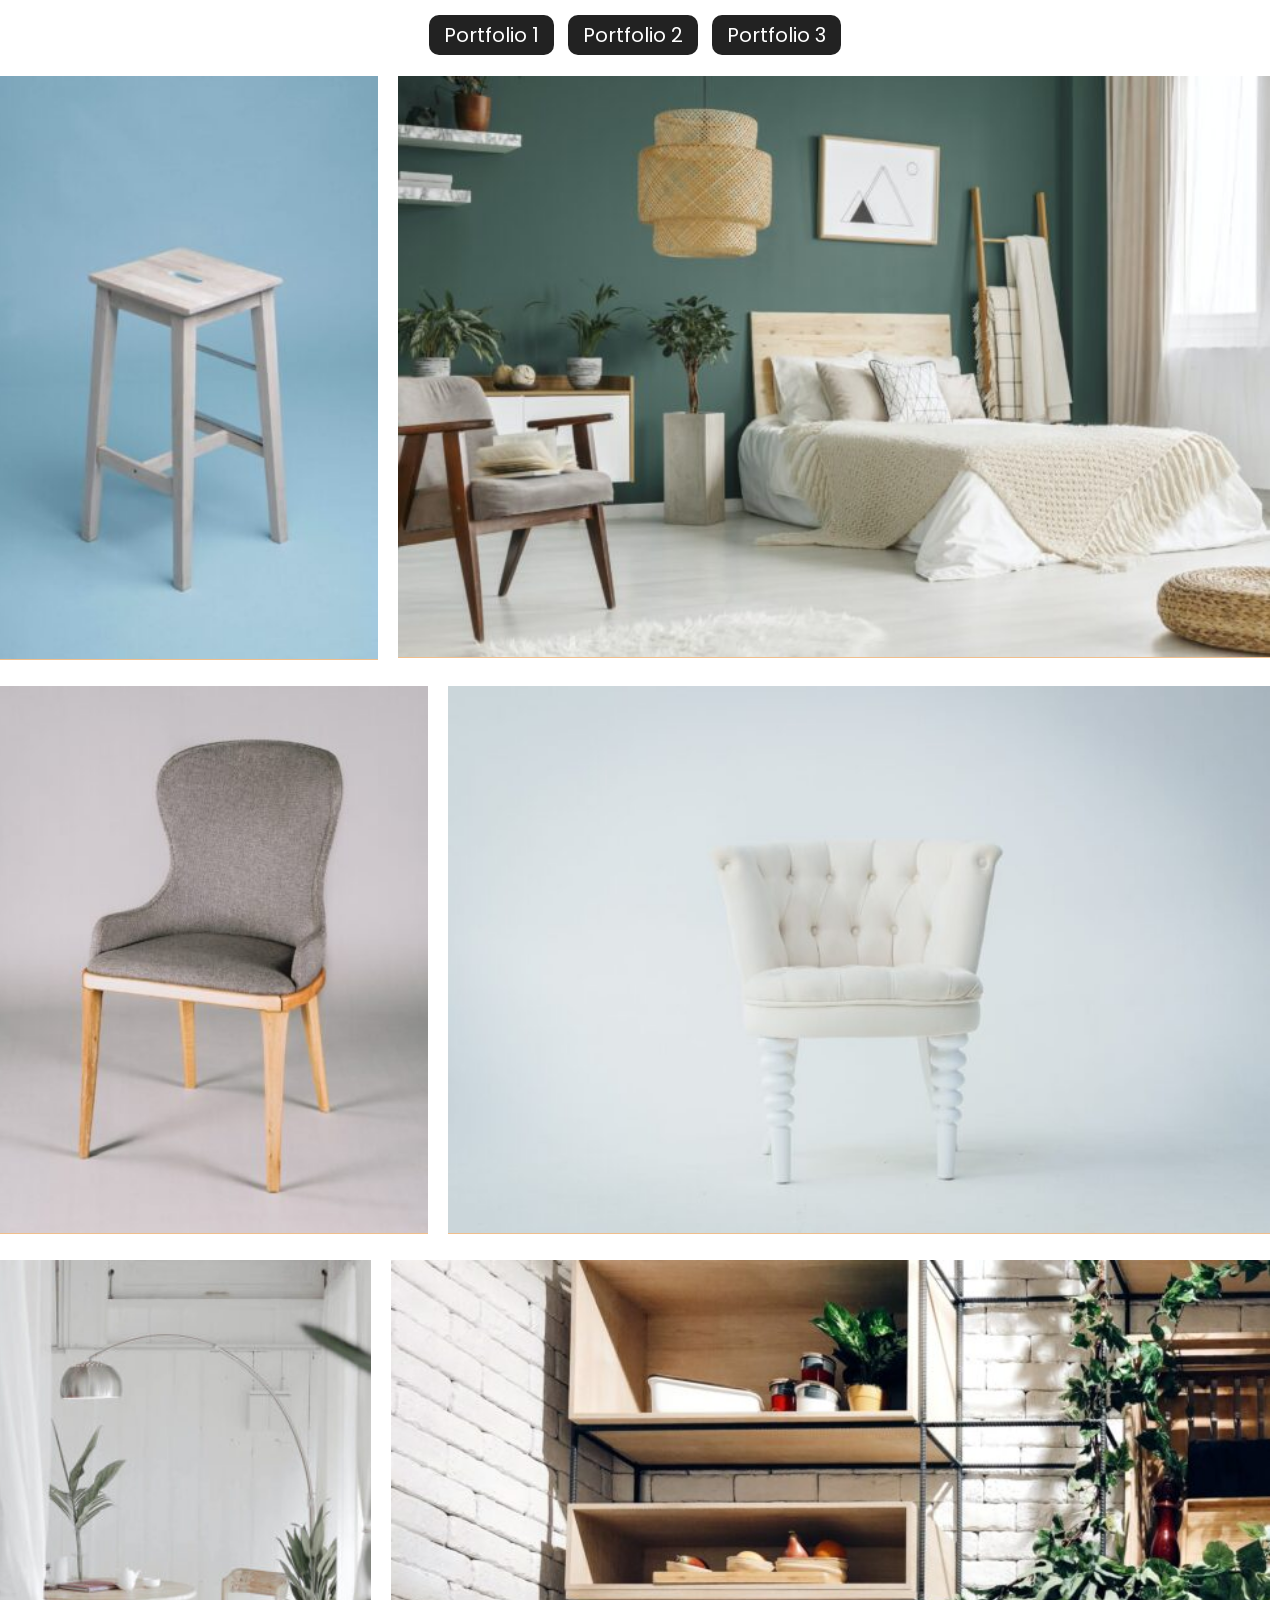
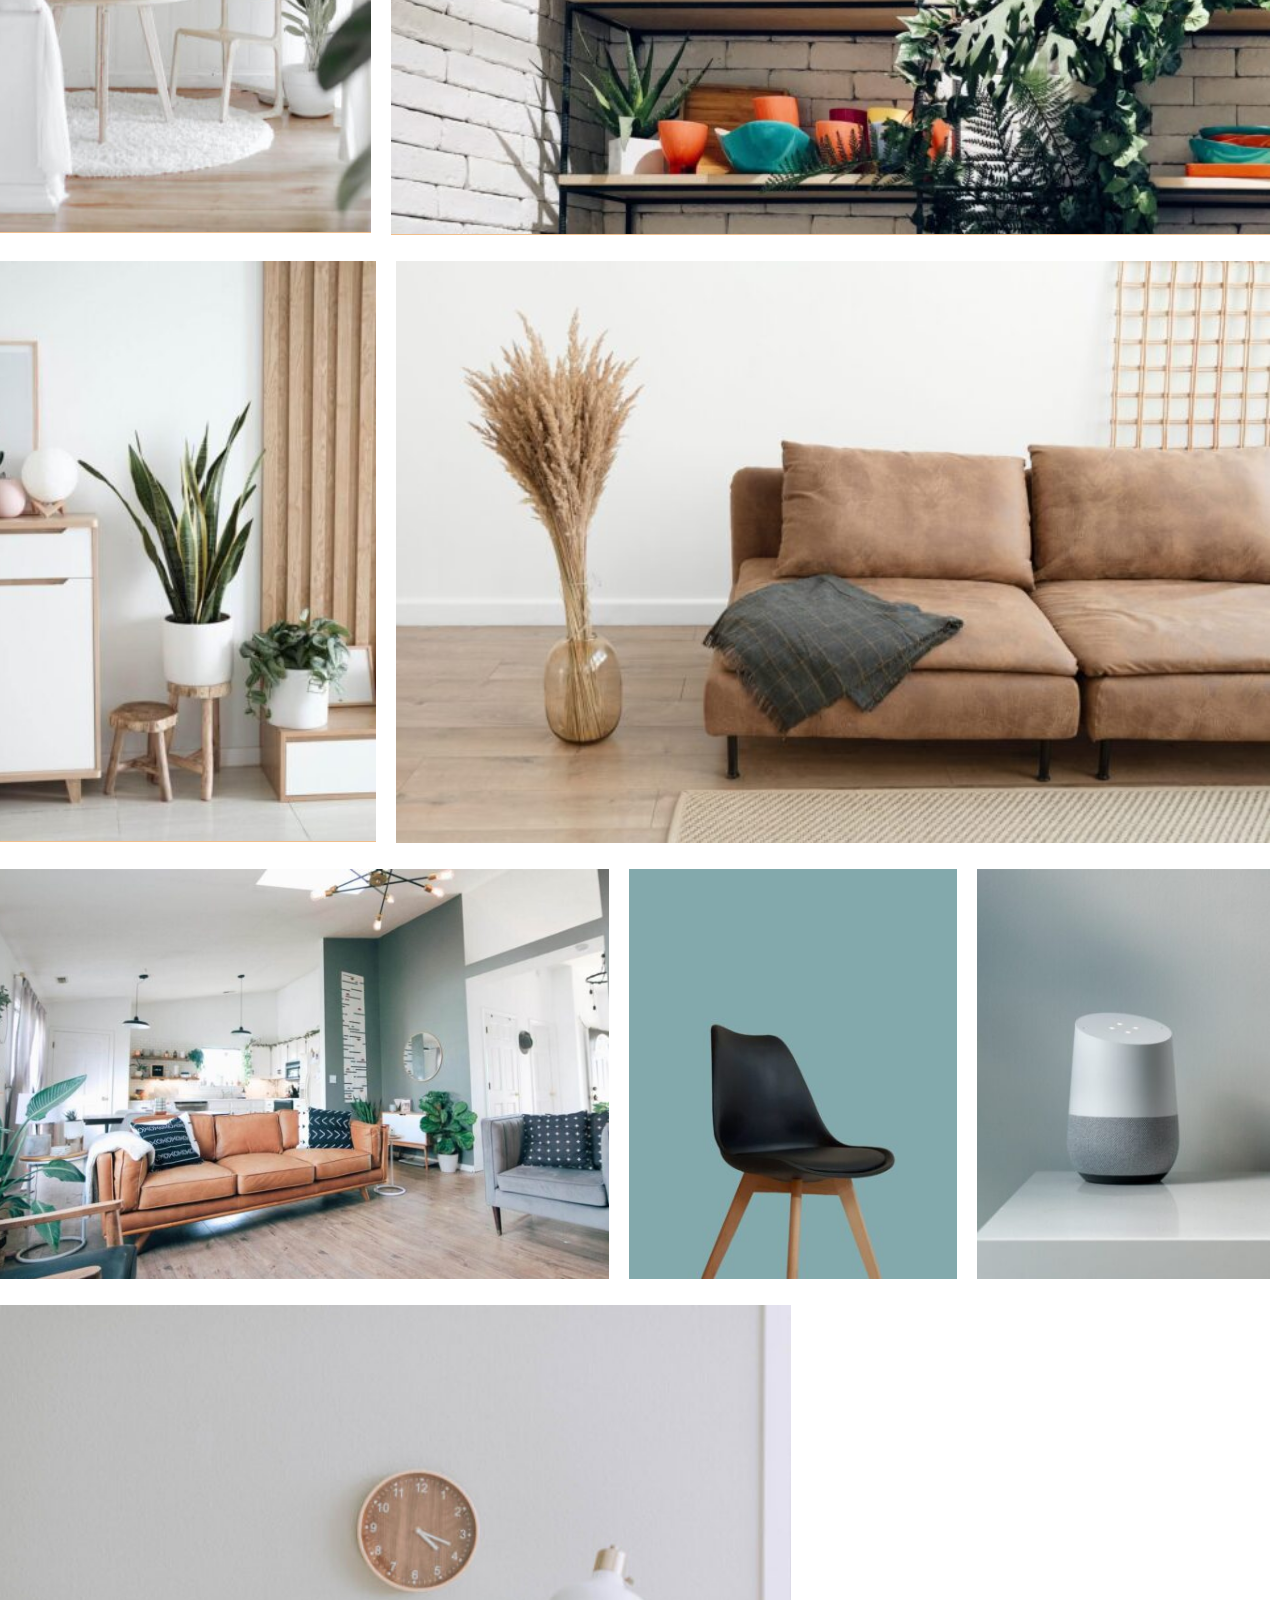
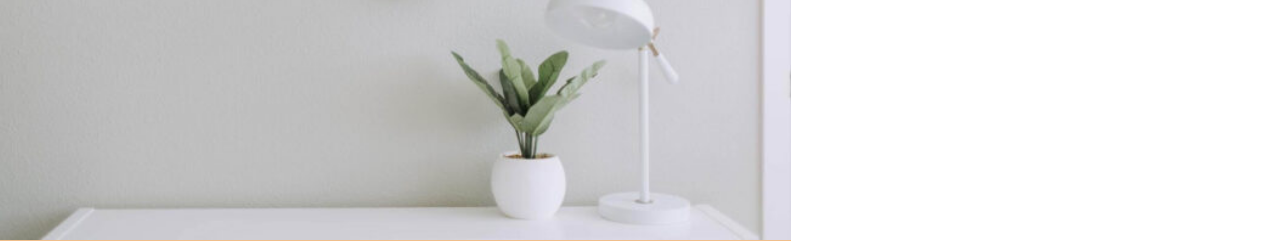
==== index.html @ 5db4413e "portfolio section" ====
<!DOCTYPE html>
<html lang="en">
<head>
    <meta charset="UTF-8">
    <meta name="viewport" content="width=device-width, initial-scale=1.0">
    <title>Portfolio section 1</title>
    <!-- =========== justified css ========== -->
    <link rel="stylesheet" href="assets/css/justifiedGallery.css">
    <!-- ========== grid css ========== -->
    <link rel="stylesheet" href="assets/css/grid.css">
    <!-- ========== style css ========== -->
    <link rel="stylesheet" href="assets/css/style.css">
</head>
<body>
    <!-- ========== portfolio section start ========== -->
    <div class="pagination">
        <a href="index.html" class="active">Portfolio 1</a>
        <a href="portfolio2.html">Portfolio 2</a>
        <a href="portfolio3.html">Portfolio 3</a>
    </div>
    <section class="portfolio1">
            <div id="basicExample" class="row">
                <div class="col-lg-4">
                    <div class="portfolio__item">
                        <img src="assets/img/img1.jpg" alt="portfolio1">
                        <div class="portfolio__item__content">
                            <div class="portfolio__item__main">
                                <div class="portfolio__item__title">
                                    <h3>Bibendum Tristique</h3>
                                    <span>Funiture</span>
                                </div>
                                <a href="#">view</a>
                            </div>
                        </div>
                    </div>
                </div>

                <div class="col-lg-8">
                    <div class="portfolio__item">
                        <img src="assets/img/img2.jpg" alt="portfolio1">
                        <div class="portfolio__item__content">
                            <div class="portfolio__item__main">
                                <div class="portfolio__item__title">
                                    <h3>Bibendum Tristique</h3>
                                    <span>Funiture</span>
                                </div>
                                <a href="#">view</a>
                            </div>
                        </div>
                    </div>
                </div>

                <div class="col-lg-4">
                    <div class="portfolio__item">
                        <img src="assets/img/img3.jpg" alt="portfolio1">
                        <div class="portfolio__item__content">
                            <div class="portfolio__item__main">
                                <div class="portfolio__item__title">
                                    <h3>Bibendum Tristique</h3>
                                    <span>Funiture</span>
                                </div>
                                <a href="#">view</a>
                            </div>

                        </div>
                    </div>
                </div>

                <div class="col-lg-8">
                    <div class="portfolio__item">
                        <img src="assets/img/img4.jpg" alt="portfolio1">
                        <div class="portfolio__item__content">
                            <div class="portfolio__item__main">
                                <div class="portfolio__item__title">
                                    <h3>Bibendum Tristique</h3>
                                    <span>Funiture</span>
                                </div>
                                <a href="#">view</a>
                            </div>
                        </div>
                    </div>
                </div>

                <div class="col-lg-3">
                    <div class="portfolio__item">
                        <img src="assets/img/img5.jpg" alt="portfolio1">
                        <div class="portfolio__item__content">
                            <div class="portfolio__item__main">
                                <div class="portfolio__item__title">
                                    <h3>Bibendum Tristique</h3>
                                    <span>Funiture</span>
                                </div>
                                <a href="#">view</a>
                            </div>
                        </div>
                    </div>
                </div>

                <div class="col-lg-9">
                    <div class="portfolio__item">
                        <img src="assets/img/img6.jpg" alt="portfolio1">
                        <div class="portfolio__item__content">
                            <div class="portfolio__item__main">
                                <div class="portfolio__item__title">
                                    <h3>Bibendum Tristique</h3>
                                    <span>Funiture</span>
                                </div>
                                <a href="#">view</a>
                            </div>
                        </div>
                    </div>
                </div>

                <div class="col-lg-3">
                    <div class="portfolio__item">
                        <img src="assets/img/img7.jpg" alt="portfolio1">
                        <div class="portfolio__item__content">
                            <div class="portfolio__item__main">
                                <div class="portfolio__item__title">
                                    <h3>Bibendum Tristique</h3>
                                    <span>Funiture</span>
                                </div>
                                <a href="#">view</a>
                            </div>
                        </div>
                    </div>
                </div>

                <div class="col-lg-9">
                    <div class="portfolio__item">
                        <img src="assets/img/img8.jpg" alt="portfolio1">
                        <div class="portfolio__item__content">
                            <div class="portfolio__item__main">
                                <div class="portfolio__item__title">
                                    <h3>Bibendum Tristique</h3>
                                    <span>Funiture</span>
                                </div>
                                <a href="#">view</a>
                            </div>
                        </div>
                    </div>
                </div>

                <div class="col-lg-12">
                    <div class="portfolio__item">
                        <img src="assets/img/img9.jpg" alt="portfolio1">
                        <div class="portfolio__item__content">
                            <div class="portfolio__item__main">
                                <div class="portfolio__item__title">
                                    <h3>Bibendum Tristique</h3>
                                    <span>Funiture</span>
                                </div>
                                <a href="#">view</a>
                            </div>
                        </div>
                    </div>
                </div>

                <div class="col-lg-4">
                    <div class="portfolio__item">
                        <img src="assets/img/img10.jpg" alt="portfolio1">
                        <div class="portfolio__item__content">
                            <div class="portfolio__item__main">
                                <div class="portfolio__item__title">
                                    <h3>Bibendum Tristique</h3>
                                    <span>Funiture</span>
                                </div>
                                <a href="#">view</a>
                            </div>
                        </div>
                    </div>
                </div>

                <div class="col-lg-3">
                    <div class="portfolio__item">
                        <img src="assets/img/img11.jpg" alt="portfolio1">
                        <div class="portfolio__item__content">
                            <div class="portfolio__item__main">
                                <div class="portfolio__item__title">
                                    <h3>Bibendum Tristique</h3>
                                    <span>Funiture</span>
                                </div>
                                <a href="#">view</a>
                            </div>
                        </div>
                    </div>
                </div>

                <div class="col-lg-5">
                    <div class="portfolio__item">
                        <img src="assets/img/img12.jpg" alt="portfolio1">
                        <div class="portfolio__item__content">
                            <div class="portfolio__item__main">
                                <div class="portfolio__item__title">
                                    <h3>Bibendum Tristique</h3>
                                    <span>Funiture</span>
                                </div>
                                <a href="#">view</a>
                            </div>
                        </div>
                    </div>
                </div>
            </div>
    </section>
    <!-- ========== portfolio section end =========== -->

    <!-- Add your site or application content here -->
    <!-- ========== jquery min js ========== -->
    <script src="assets/js/code.jquery.com_jquery-1.12.4.min.js"></script>
    <!-- =========== justified gallery ========== -->
    <script src="assets/js/jquery.justifiedGallery.js"></script>
    <!-- ========== plugins js ============ -->
    <script src="assets/js/plugins.js"></script>
    <!-- ========== main js =========== -->
    <script src="assets/js/main.js"></script>
</body>
</html>
---- assets/css/justifiedGallery.css ----
/*!
 * justifiedGallery - v3.8.0
 * http://miromannino.github.io/Justified-Gallery/
 * Copyright (c) 2020 Miro Mannino
 * Licensed under the MIT license.
 */
.justified-gallery {
  width: 100%;
  position: relative;
  overflow: hidden;
}
.justified-gallery > a,
.justified-gallery > div,
.justified-gallery > figure {
  position: absolute;
  display: inline-block;
  overflow: hidden;
  /* background: #888888; To have gray placeholders while the gallery is loading with waitThumbnailsLoad = false */
  filter: "alpha(opacity=10)";
  opacity: 0.1;
  margin: 0;
  padding: 0;
}
.justified-gallery > a > img,
.justified-gallery > div > img,
.justified-gallery > figure > img,
.justified-gallery > a > a > img,
.justified-gallery > div > a > img,
.justified-gallery > figure > a > img,
.justified-gallery > a > svg,
.justified-gallery > div > svg,
.justified-gallery > figure > svg,
.justified-gallery > a > a > svg,
.justified-gallery > div > a > svg,
.justified-gallery > figure > a > svg {
  position: absolute;
  top: 50%;
  left: 50%;
  margin: 0;
  padding: 0;
  border: none;
  filter: "alpha(opacity=0)";
  opacity: 0;
}
.justified-gallery > a > .jg-caption,
.justified-gallery > div > .jg-caption,
.justified-gallery > figure > .jg-caption {
  display: none;
  position: absolute;
  bottom: 0;
  padding: 5px;
  background-color: #000000;
  left: 0;
  right: 0;
  margin: 0;
  color: white;
  font-size: 12px;
  font-weight: 300;
  font-family: sans-serif;
}
.justified-gallery > a > .jg-caption.jg-caption-visible,
.justified-gallery > div > .jg-caption.jg-caption-visible,
.justified-gallery > figure > .jg-caption.jg-caption-visible {
  display: initial;
  filter: "alpha(opacity=70)";
  opacity: 0.7;
  -webkit-transition: opacity 500ms ease-in;
  -moz-transition: opacity 500ms ease-in;
  -o-transition: opacity 500ms ease-in;
  transition: opacity 500ms ease-in;
}
.justified-gallery > .jg-entry-visible {
  filter: "alpha(opacity=100)";
  opacity: 1;
  background: none;
}
.justified-gallery > .jg-entry-visible > img,
.justified-gallery > .jg-entry-visible > a > img,
.justified-gallery > .jg-entry-visible > svg,
.justified-gallery > .jg-entry-visible > a > svg {
  filter: "alpha(opacity=100)";
  opacity: 1;
  -webkit-transition: opacity 500ms ease-in;
  -moz-transition: opacity 500ms ease-in;
  -o-transition: opacity 500ms ease-in;
  transition: opacity 500ms ease-in;
}
.justified-gallery > .jg-filtered {
  display: none;
}
.justified-gallery > .jg-spinner {
  position: absolute;
  bottom: 0;
  margin-left: -24px;
  padding: 10px 0 10px 0;
  left: 50%;
  filter: "alpha(opacity=100)";
  opacity: 1;
  overflow: initial;
}
.justified-gallery > .jg-spinner > span {
  display: inline-block;
  filter: "alpha(opacity=0)";
  opacity: 0;
  width: 8px;
  height: 8px;
  margin: 0 4px 0 4px;
  background-color: #000;
  border-radius: 6px;
}
---- assets/css/grid.css ----
.container-fluid,.container{margin-left:auto;margin-right:auto;width:100%;padding-left:40px;padding-right:40px;box-sizing:border-box}.container{max-width:1470px}.row{margin-left:-10px;margin-right:-10px;box-sizing:border-box;font-size:0}.row>*{font-size:1rem}[class^=col-],[class*=" col-"]{display:inline-block;vertical-align:top;width:100%;min-height:1px;padding-left:10px;padding-right:10px;box-sizing:border-box}.col-1{width:8.3333333333%}.col-offset-1{margin-left:8.3333333333%}.col-2{width:16.6666666667%}.col-offset-2{margin-left:16.6666666667%}.col-3{width:25%}.col-offset-3{margin-left:25%}.col-4{width:33.3333333333%}.col-offset-4{margin-left:33.3333333333%}.col-5{width:41.6666666667%}.col-offset-5{margin-left:41.6666666667%}.col-6{width:50%}.col-offset-6{margin-left:50%}.col-7{width:58.3333333333%}.col-offset-7{margin-left:58.3333333333%}.col-8{width:66.6666666667%}.col-offset-8{margin-left:66.6666666667%}.col-9{width:75%}.col-offset-9{margin-left:75%}.col-10{width:83.3333333333%}.col-offset-10{margin-left:83.3333333333%}.col-11{width:91.6666666667%}.col-offset-11{margin-left:91.6666666667%}.col-12{width:100%}.col-offset-12{margin-left:100%}@media(min-width: 600px){.col-sm-offset-0{margin-left:0}.col-sm-1{width:8.3333333333%}.col-sm-offset-1{margin-left:8.3333333333%}.col-sm-2{width:16.6666666667%}.col-sm-offset-2{margin-left:16.6666666667%}.col-sm-3{width:25%}.col-sm-offset-3{margin-left:25%}.col-sm-4{width:33.3333333333%}.col-sm-offset-4{margin-left:33.3333333333%}.col-sm-5{width:41.6666666667%}.col-sm-offset-5{margin-left:41.6666666667%}.col-sm-6{width:50%}.col-sm-offset-6{margin-left:50%}.col-sm-7{width:58.3333333333%}.col-sm-offset-7{margin-left:58.3333333333%}.col-sm-8{width:66.6666666667%}.col-sm-offset-8{margin-left:66.6666666667%}.col-sm-9{width:75%}.col-sm-offset-9{margin-left:75%}.col-sm-10{width:83.3333333333%}.col-sm-offset-10{margin-left:83.3333333333%}.col-sm-11{width:91.6666666667%}.col-sm-offset-11{margin-left:91.6666666667%}.col-sm-12{width:100%}.col-sm-offset-12{margin-left:100%}}@media(min-width: 900px){.col-md-offset-0{margin-left:0}.col-md-1{width:8.3333333333%}.col-md-offset-1{margin-left:8.3333333333%}.col-md-2{width:16.6666666667%}.col-md-offset-2{margin-left:16.6666666667%}.col-md-3{width:25%}.col-md-offset-3{margin-left:25%}.col-md-4{width:33.3333333333%}.col-md-offset-4{margin-left:33.3333333333%}.col-md-5{width:41.6666666667%}.col-md-offset-5{margin-left:41.6666666667%}.col-md-6{width:50%}.col-md-offset-6{margin-left:50%}.col-md-7{width:58.3333333333%}.col-md-offset-7{margin-left:58.3333333333%}.col-md-8{width:66.6666666667%}.col-md-offset-8{margin-left:66.6666666667%}.col-md-9{width:75%}.col-md-offset-9{margin-left:75%}.col-md-10{width:83.3333333333%}.col-md-offset-10{margin-left:83.3333333333%}.col-md-11{width:91.6666666667%}.col-md-offset-11{margin-left:91.6666666667%}.col-md-12{width:100%}.col-md-offset-12{margin-left:100%}}@media(min-width: 1200px){.col-lg-offset-0{margin-left:0}.col-lg-1{width:8.3333333333%}.col-lg-offset-1{margin-left:8.3333333333%}.col-lg-2{width:16.6666666667%}.col-lg-offset-2{margin-left:16.6666666667%}.col-lg-3{width:25%}.col-lg-offset-3{margin-left:25%}.col-lg-4{width:33.3333333333%}.col-lg-offset-4{margin-left:33.3333333333%}.col-lg-5{width:41.6666666667%}.col-lg-offset-5{margin-left:41.6666666667%}.col-lg-6{width:50%}.col-lg-offset-6{margin-left:50%}.col-lg-7{width:58.3333333333%}.col-lg-offset-7{margin-left:58.3333333333%}.col-lg-8{width:66.6666666667%}.col-lg-offset-8{margin-left:66.6666666667%}.col-lg-9{width:75%}.col-lg-offset-9{margin-left:75%}.col-lg-10{width:83.3333333333%}.col-lg-offset-10{margin-left:83.3333333333%}.col-lg-11{width:91.6666666667%}.col-lg-offset-11{margin-left:91.6666666667%}.col-lg-12{width:100%}.col-lg-offset-12{margin-left:100%}}@media(min-width: 1800px){.col-xl-offset-0{margin-left:0}.col-xl-1{width:8.3333333333%}.col-xl-offset-1{margin-left:8.3333333333%}.col-xl-2{width:16.6666666667%}.col-xl-offset-2{margin-left:16.6666666667%}.col-xl-3{width:25%}.col-xl-offset-3{margin-left:25%}.col-xl-4{width:33.3333333333%}.col-xl-offset-4{margin-left:33.3333333333%}.col-xl-5{width:41.6666666667%}.col-xl-offset-5{margin-left:41.6666666667%}.col-xl-6{width:50%}.col-xl-offset-6{margin-left:50%}.col-xl-7{width:58.3333333333%}.col-xl-offset-7{margin-left:58.3333333333%}.col-xl-8{width:66.6666666667%}.col-xl-offset-8{margin-left:66.6666666667%}.col-xl-9{width:75%}.col-xl-offset-9{margin-left:75%}.col-xl-10{width:83.3333333333%}.col-xl-offset-10{margin-left:83.3333333333%}.col-xl-11{width:91.6666666667%}.col-xl-offset-11{margin-left:91.6666666667%}.col-xl-12{width:100%}.col-xl-offset-12{margin-left:100%}}
---- assets/css/style.css ----
@import url("https://fonts.googleapis.com/css2?family=Poppins:wght@300;400;500;600;700;800;900&display=swap");
.portfolio1 .portfolio__item {
  position: relative; }
  .portfolio1 .portfolio__item img {
    height: auto;
    position: relative;
    width: 100% !important;
    transition: all 0.5s;
    z-index: 999;
    bottom: -6px; }
  .portfolio1 .portfolio__item__content {
    position: absolute;
    bottom: 0;
    top: auto;
    color: #222;
    background: #f0be8bff;
    padding: 20px;
    left: 0;
    right: 0; }
  .portfolio1 .portfolio__item__main {
    display: flex;
    justify-content: space-between; }
    .portfolio1 .portfolio__item__main a {
      text-decoration: none;
      padding: 7px 17px;
      color: #fff;
      border-radius: 50px;
      transition: all 0.3s;
      background-color: #e89645ff;
      position: absolute;
      right: 20px;
      top: 50%;
      transform: translateY(-50%); }
      .portfolio1 .portfolio__item__main a:hover {
        background-color: #4b4b4bff;
        color: #fff; }
  .portfolio1 .portfolio__item__title h3 {
    margin: 0 !important;
    margin-bottom: 5px !important;
    color: #222;
    font-size: 19px;
    font-weight: 500;
    font-family: 'Poppins', sans-serif; }
  .portfolio1 .portfolio__item__title span {
    color: #222;
    font-weight: 400;
    font-size: 15px; }

.portfolio__item:hover img {
  transform: translateY(-90px); }

.portfolio2 {
  padding: 0 40px; }
  .portfolio2__item {
    position: relative;
    overflow: hidden; }
    .portfolio2__item img {
      transition: all 0.5s;
      width: 100%; }
    .portfolio2__item__content {
      left: 0;
      right: 0;
      padding: 20px;
      background: #b6ebe1ff;
      position: absolute;
      opacity: 0;
      transform: translateY(100%);
      top: auto;
      transition: all 0.5s; }
    .portfolio2__item__main {
      display: flex;
      justify-content: space-between; }
      .portfolio2__item__main a {
        background-color: #222;
        color: #fff;
        text-decoration: none;
        padding: 7px 17px;
        position: absolute;
        right: 20px;
        top: 50%;
        transform: translateY(-50%);
        border-radius: 50px;
        transition: all 0.3s; }
        .portfolio2__item__main a:hover {
          background-color: #2e2e2eff; }
    .portfolio2__item__title h3 {
      margin: 0;
      margin-bottom: 5px !important;
      color: #222;
      font-size: 19px;
      font-weight: 500;
      font-family: 'Poppins' sans-serif; }
    .portfolio2__item__title span {
      color: #222;
      font-weight: 400;
      font-size: 15px; }
    .portfolio2__item:hover img {
      transform: translateY(-50px); }
    .portfolio2__item:hover .portfolio2__item__content {
      opacity: 1;
      bottom: 0;
      transform: translateY(0); }

.portfolio3 {
  padding-left: 20px; }
  .portfolio3__item {
    position: relative; }
    .portfolio3__item img {
      width: 100%; }
    .portfolio3__item__content {
      text-align: center;
      position: absolute;
      top: 50%;
      left: 50%;
      transform: translate(-50%, -50%);
      color: #fff;
      opacity: 0;
      transition: all 0.5s;
      z-index: 99; }
      .portfolio3__item__content h3 {
        margin: 0;
        font-size: 15px;
        font-weight: 700;
        margin-bottom: 7px; }
      .portfolio3__item__content span {
        font-size: 12px;
        font-weight: 400; }
    .portfolio3__item:hover .portfolio3__item__content {
      opacity: 1; }

[class*="animation__"]::before {
  content: "";
  position: absolute;
  top: 0;
  left: 0;
  width: 100%;
  height: 100%;
  background-color: #4040bdd8;
  opacity: 0;
  transition: all 0.5s; }

.animation__zoom-in::before {
  transform: scale(0.5); }

.animation__zoom-in:hover::before {
  opacity: 0.9;
  transform: scale(1); }

* {
  margin: 0;
  padding: 0;
  box-sizing: border-box; }

body {
  font-family: 'Poppins', sans-serif; }

.pagination {
  padding: 20px 0;
  text-align: center; }
  .pagination a {
    color: #fff;
    background: #222;
    padding: 6px 15px;
    font-size: 20px;
    font-weight: 400;
    text-align: center;
    margin-right: 10px;
    border-radius: 10px;
    text-decoration: none;
    transition: all 0.3s; }
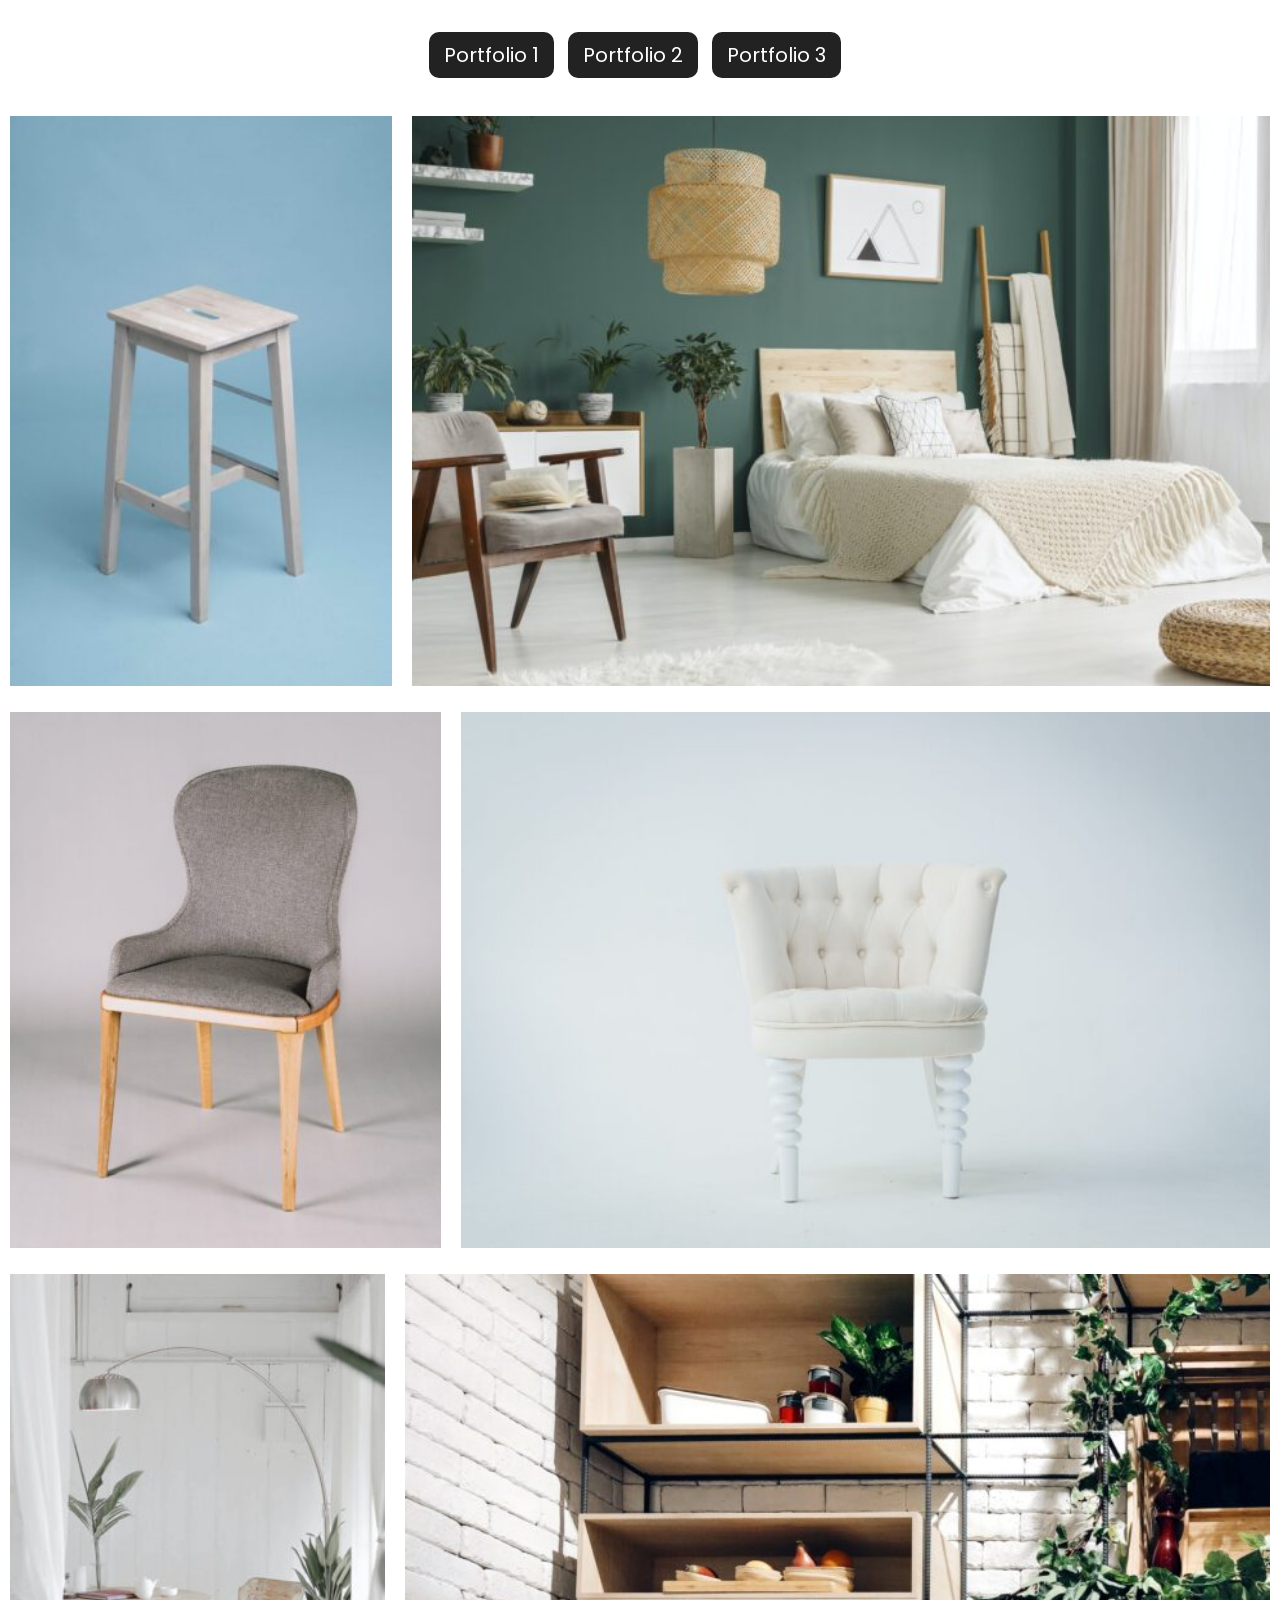
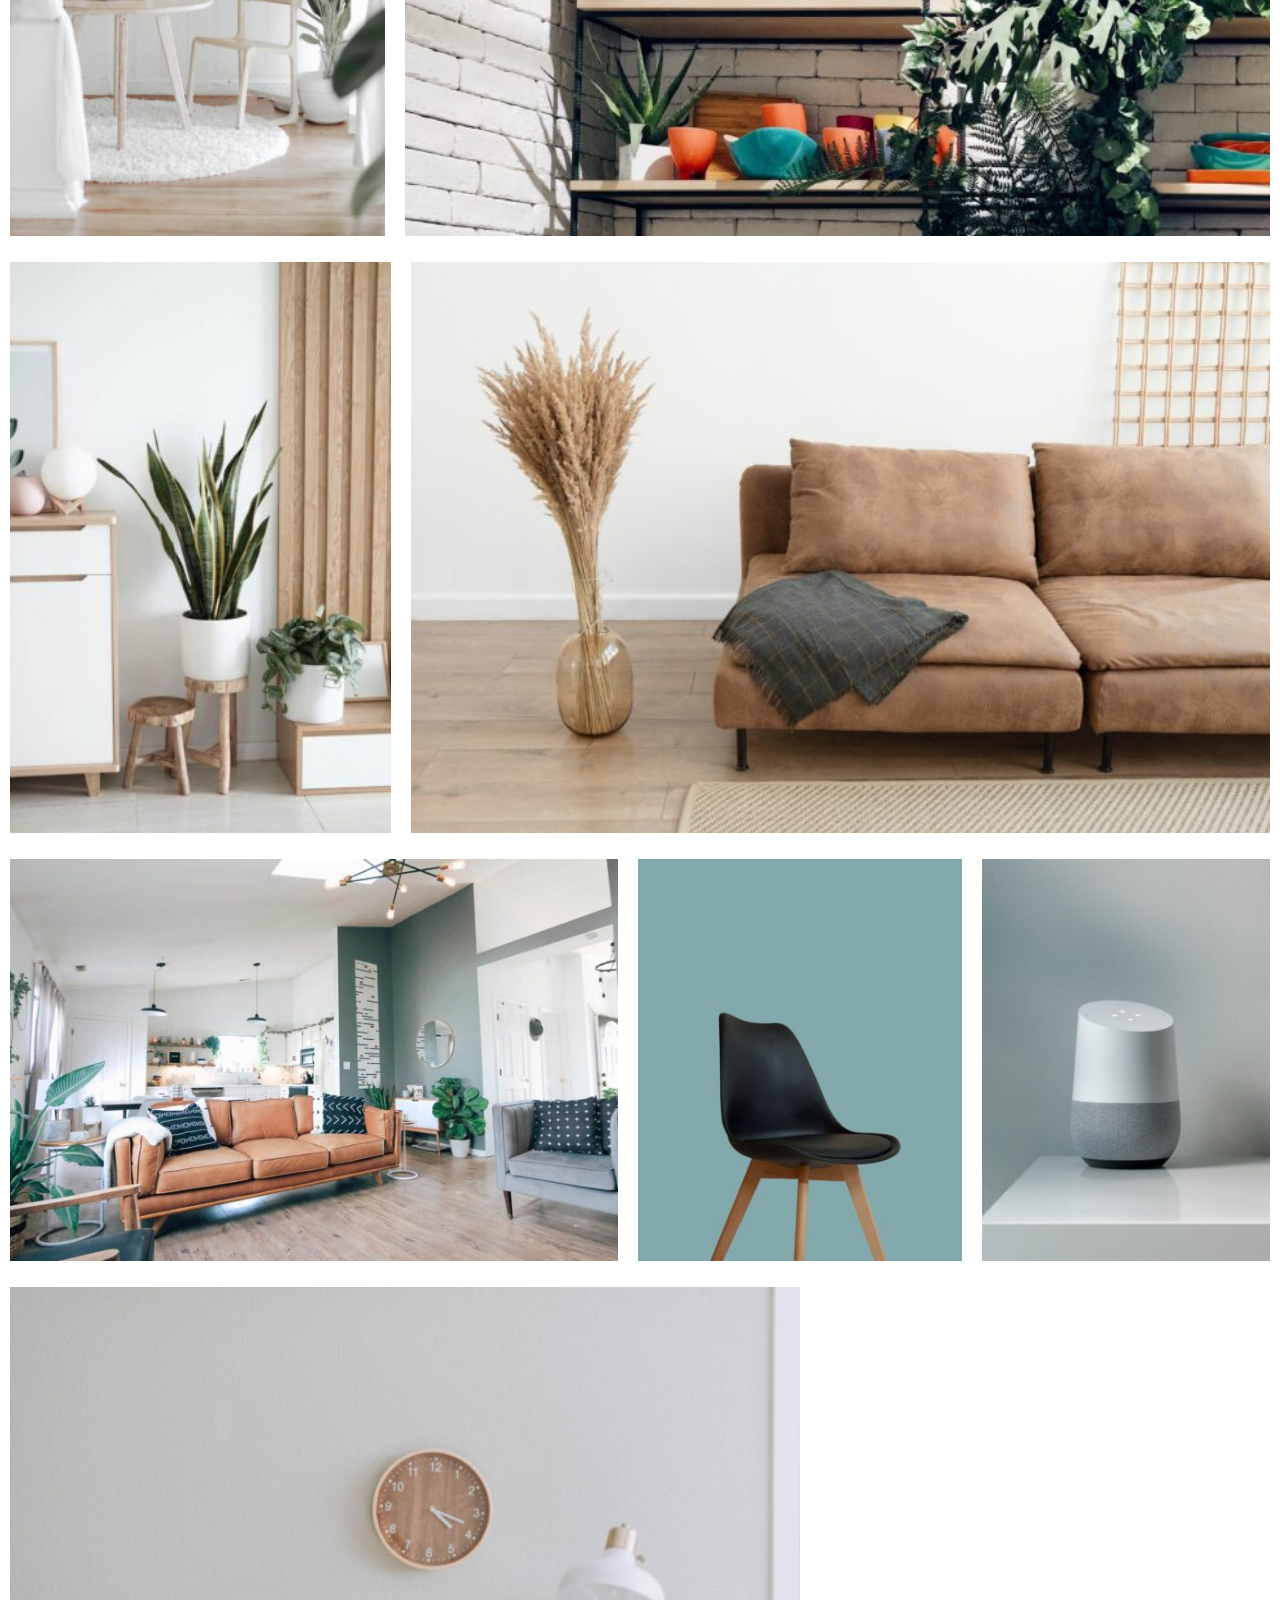
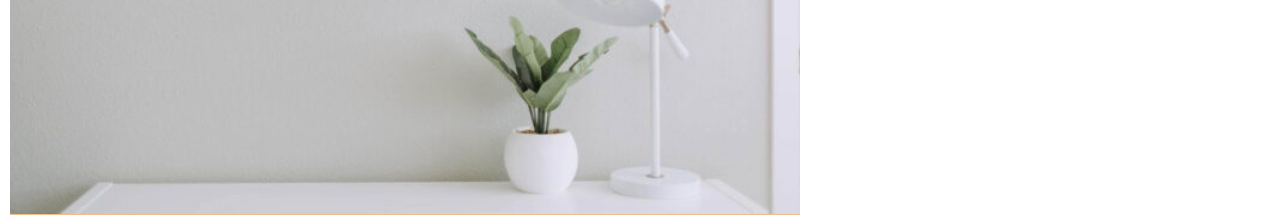
==== commit c5ba083e: "all done" ====
--- a/index.html
+++ b/index.html
@@ -1,217 +1,219 @@
-<!DOCTYPE html>
-<html lang="en">
-<head>
-    <meta charset="UTF-8">
-    <meta name="viewport" content="width=device-width, initial-scale=1.0">
-    <title>Portfolio section 1</title>
-    <!-- =========== justified css ========== -->
-    <link rel="stylesheet" href="assets/css/justifiedGallery.css">
-    <!-- ========== grid css ========== -->
-    <link rel="stylesheet" href="assets/css/grid.css">
-    <!-- ========== style css ========== -->
-    <link rel="stylesheet" href="assets/css/style.css">
-</head>
-<body>
-    <!-- ========== portfolio section start ========== -->
-    <div class="pagination">
-        <a href="index.html" class="active">Portfolio 1</a>
-        <a href="portfolio2.html">Portfolio 2</a>
-        <a href="portfolio3.html">Portfolio 3</a>
-    </div>
-    <section class="portfolio1">
-            <div id="basicExample" class="row">
-                <div class="col-lg-4">
-                    <div class="portfolio__item">
-                        <img src="assets/img/img1.jpg" alt="portfolio1">
-                        <div class="portfolio__item__content">
-                            <div class="portfolio__item__main">
-                                <div class="portfolio__item__title">
-                                    <h3>Bibendum Tristique</h3>
-                                    <span>Funiture</span>
-                                </div>
-                                <a href="#">view</a>
-                            </div>
-                        </div>
-                    </div>
-                </div>
-
-                <div class="col-lg-8">
-                    <div class="portfolio__item">
-                        <img src="assets/img/img2.jpg" alt="portfolio1">
-                        <div class="portfolio__item__content">
-                            <div class="portfolio__item__main">
-                                <div class="portfolio__item__title">
-                                    <h3>Bibendum Tristique</h3>
-                                    <span>Funiture</span>
-                                </div>
-                                <a href="#">view</a>
-                            </div>
-                        </div>
-                    </div>
-                </div>
-
-                <div class="col-lg-4">
-                    <div class="portfolio__item">
-                        <img src="assets/img/img3.jpg" alt="portfolio1">
-                        <div class="portfolio__item__content">
-                            <div class="portfolio__item__main">
-                                <div class="portfolio__item__title">
-                                    <h3>Bibendum Tristique</h3>
-                                    <span>Funiture</span>
-                                </div>
-                                <a href="#">view</a>
-                            </div>
-
-                        </div>
-                    </div>
-                </div>
-
-                <div class="col-lg-8">
-                    <div class="portfolio__item">
-                        <img src="assets/img/img4.jpg" alt="portfolio1">
-                        <div class="portfolio__item__content">
-                            <div class="portfolio__item__main">
-                                <div class="portfolio__item__title">
-                                    <h3>Bibendum Tristique</h3>
-                                    <span>Funiture</span>
-                                </div>
-                                <a href="#">view</a>
-                            </div>
-                        </div>
-                    </div>
-                </div>
-
-                <div class="col-lg-3">
-                    <div class="portfolio__item">
-                        <img src="assets/img/img5.jpg" alt="portfolio1">
-                        <div class="portfolio__item__content">
-                            <div class="portfolio__item__main">
-                                <div class="portfolio__item__title">
-                                    <h3>Bibendum Tristique</h3>
-                                    <span>Funiture</span>
-                                </div>
-                                <a href="#">view</a>
-                            </div>
-                        </div>
-                    </div>
-                </div>
-
-                <div class="col-lg-9">
-                    <div class="portfolio__item">
-                        <img src="assets/img/img6.jpg" alt="portfolio1">
-                        <div class="portfolio__item__content">
-                            <div class="portfolio__item__main">
-                                <div class="portfolio__item__title">
-                                    <h3>Bibendum Tristique</h3>
-                                    <span>Funiture</span>
-                                </div>
-                                <a href="#">view</a>
-                            </div>
-                        </div>
-                    </div>
-                </div>
-
-                <div class="col-lg-3">
-                    <div class="portfolio__item">
-                        <img src="assets/img/img7.jpg" alt="portfolio1">
-                        <div class="portfolio__item__content">
-                            <div class="portfolio__item__main">
-                                <div class="portfolio__item__title">
-                                    <h3>Bibendum Tristique</h3>
-                                    <span>Funiture</span>
-                                </div>
-                                <a href="#">view</a>
-                            </div>
-                        </div>
-                    </div>
-                </div>
-
-                <div class="col-lg-9">
-                    <div class="portfolio__item">
-                        <img src="assets/img/img8.jpg" alt="portfolio1">
-                        <div class="portfolio__item__content">
-                            <div class="portfolio__item__main">
-                                <div class="portfolio__item__title">
-                                    <h3>Bibendum Tristique</h3>
-                                    <span>Funiture</span>
-                                </div>
-                                <a href="#">view</a>
-                            </div>
-                        </div>
-                    </div>
-                </div>
-
-                <div class="col-lg-12">
-                    <div class="portfolio__item">
-                        <img src="assets/img/img9.jpg" alt="portfolio1">
-                        <div class="portfolio__item__content">
-                            <div class="portfolio__item__main">
-                                <div class="portfolio__item__title">
-                                    <h3>Bibendum Tristique</h3>
-                                    <span>Funiture</span>
-                                </div>
-                                <a href="#">view</a>
-                            </div>
-                        </div>
-                    </div>
-                </div>
-
-                <div class="col-lg-4">
-                    <div class="portfolio__item">
-                        <img src="assets/img/img10.jpg" alt="portfolio1">
-                        <div class="portfolio__item__content">
-                            <div class="portfolio__item__main">
-                                <div class="portfolio__item__title">
-                                    <h3>Bibendum Tristique</h3>
-                                    <span>Funiture</span>
-                                </div>
-                                <a href="#">view</a>
-                            </div>
-                        </div>
-                    </div>
-                </div>
-
-                <div class="col-lg-3">
-                    <div class="portfolio__item">
-                        <img src="assets/img/img11.jpg" alt="portfolio1">
-                        <div class="portfolio__item__content">
-                            <div class="portfolio__item__main">
-                                <div class="portfolio__item__title">
-                                    <h3>Bibendum Tristique</h3>
-                                    <span>Funiture</span>
-                                </div>
-                                <a href="#">view</a>
-                            </div>
-                        </div>
-                    </div>
-                </div>
-
-                <div class="col-lg-5">
-                    <div class="portfolio__item">
-                        <img src="assets/img/img12.jpg" alt="portfolio1">
-                        <div class="portfolio__item__content">
-                            <div class="portfolio__item__main">
-                                <div class="portfolio__item__title">
-                                    <h3>Bibendum Tristique</h3>
-                                    <span>Funiture</span>
-                                </div>
-                                <a href="#">view</a>
-                            </div>
-                        </div>
-                    </div>
-                </div>
-            </div>
-    </section>
-    <!-- ========== portfolio section end =========== -->
-
-    <!-- Add your site or application content here -->
-    <!-- ========== jquery min js ========== -->
-    <script src="assets/js/code.jquery.com_jquery-1.12.4.min.js"></script>
-    <!-- =========== justified gallery ========== -->
-    <script src="assets/js/jquery.justifiedGallery.js"></script>
-    <!-- ========== plugins js ============ -->
-    <script src="assets/js/plugins.js"></script>
-    <!-- ========== main js =========== -->
-    <script src="assets/js/main.js"></script>
-</body>
+<!DOCTYPE html>
+<html lang="en">
+<head>
+    <meta charset="UTF-8">
+    <meta name="viewport" content="width=device-width, initial-scale=1.0">
+    <title>Portfolio section 1</title>
+    <!-- =========== justified css ========== -->
+    <link rel="stylesheet" href="assets/css/justifiedGallery.css">
+    <!-- ========== grid css ========== -->
+    <link rel="stylesheet" href="assets/css/grid.css">
+    <!-- ========== style css ========== -->
+    <link rel="stylesheet" href="assets/css/style.css">
+</head>
+<body>
+    <!-- ========== portfolio section start ========== -->
+    <div class="pagination">
+        <a href="index.html" class="active">Portfolio 1</a>
+        <a href="portfolio2.html">Portfolio 2</a>
+        <a href="portfolio3.html">Portfolio 3</a>
+    </div>
+    <section class="portfolio1">
+            <div id="basicExample" class="row">
+                <div class="col-lg-4">
+                    <div class="portfolio__item">
+                        <img src="assets/img/img1.jpg" alt="portfolio1">
+                        <div class="portfolio__item__content">
+                            <div class="portfolio__item__main">
+                                <div class="portfolio__item__title">
+                                    <h3>Bibendum Tristique</h3>
+                                    <span>Funiture</span>
+                                </div>
+                                <a href="#">view</a>
+                            </div>
+                        </div>
+                    </div>
+                </div>
+
+                <div class="col-lg-8">
+                    <div class="portfolio__item">
+                        <img src="assets/img/img2.jpg" alt="portfolio1">
+                        <div class="portfolio__item__content">
+                            <div class="portfolio__item__main">
+                                <div class="portfolio__item__title">
+                                    <h3>Bibendum Tristique</h3>
+                                    <span>Funiture</span>
+                                </div>
+                                <a href="#">view</a>
+                            </div>
+                        </div>
+                    </div>
+                </div>
+
+                <div class="col-lg-4">
+                    <div class="portfolio__item">
+                        <img src="assets/img/img3.jpg" alt="portfolio1">
+                        <div class="portfolio__item__content">
+                            <div class="portfolio__item__main">
+                                <div class="portfolio__item__title">
+                                    <h3>Bibendum Tristique</h3>
+                                    <span>Funiture</span>
+                                </div>
+                                <a href="#">view</a>
+                            </div>
+
+                        </div>
+                    </div>
+                </div>
+
+                <div class="col-lg-8">
+                    <div class="portfolio__item">
+                        <img src="assets/img/img4.jpg" alt="portfolio1">
+                        <div class="portfolio__item__content">
+                            <div class="portfolio__item__main">
+                                <div class="portfolio__item__title">
+                                    <h3>Bibendum Tristique</h3>
+                                    <span>Funiture</span>
+                                </div>
+                                <a href="#">view</a>
+                            </div>
+                        </div>
+                    </div>
+                </div>
+
+                <div class="col-lg-3">
+                    <div class="portfolio__item">
+                        <img src="assets/img/img5.jpg" alt="portfolio1">
+                        <div class="portfolio__item__content">
+                            <div class="portfolio__item__main">
+                                <div class="portfolio__item__title">
+                                    <h3>Bibendum Tristique</h3>
+                                    <span>Funiture</span>
+                                </div>
+                                <a href="#">view</a>
+                            </div>
+                        </div>
+                    </div>
+                </div>
+
+                <div class="col-lg-9">
+                    <div class="portfolio__item">
+                        <img src="assets/img/img6.jpg" alt="portfolio1">
+                        <div class="portfolio__item__content">
+                            <div class="portfolio__item__main">
+                                <div class="portfolio__item__title">
+                                    <h3>Bibendum Tristique</h3>
+                                    <span>Funiture</span>
+                                </div>
+                                <a href="#">view</a>
+                            </div>
+                        </div>
+                    </div>
+                </div>
+
+                <div class="col-lg-3">
+                    <div class="portfolio__item">
+                        <img src="assets/img/img7.jpg" alt="portfolio1">
+                        <div class="portfolio__item__content">
+                            <div class="portfolio__item__main">
+                                <div class="portfolio__item__title">
+                                    <h3>Bibendum Tristique</h3>
+                                    <span>Funiture</span>
+                                </div>
+                                <a href="#">view</a>
+                            </div>
+                        </div>
+                    </div>
+                </div>
+
+                <div class="col-lg-9">
+                    <div class="portfolio__item">
+                        <img src="assets/img/img8.jpg" alt="portfolio1">
+                        <div class="portfolio__item__content">
+                            <div class="portfolio__item__main">
+                                <div class="portfolio__item__title">
+                                    <h3>Bibendum Tristique</h3>
+                                    <span>Funiture</span>
+                                </div>
+                                <a href="#">view</a>
+                            </div>
+                        </div>
+                    </div>
+                </div>
+
+                <div class="col-lg-12">
+                    <div class="portfolio__item">
+                        <img src="assets/img/img9.jpg" alt="portfolio1">
+                        <div class="portfolio__item__content">
+                            <div class="portfolio__item__main">
+                                <div class="portfolio__item__title">
+                                    <h3>Bibendum Tristique</h3>
+                                    <span>Funiture</span>
+                                </div>
+                                <a href="#">view</a>
+                            </div>
+                        </div>
+                    </div>
+                </div>
+
+                <div class="col-lg-4">
+                    <div class="portfolio__item">
+                        <img src="assets/img/img10.jpg" alt="portfolio1">
+                        <div class="portfolio__item__content">
+                            <div class="portfolio__item__main">
+                                <div class="portfolio__item__title">
+                                    <h3>Bibendum Tristique</h3>
+                                    <span>Funiture</span>
+                                </div>
+                                <a href="#">view</a>
+                            </div>
+                        </div>
+                    </div>
+                </div>
+
+                <div class="col-lg-3">
+                    <div class="portfolio__item">
+                        <img src="assets/img/img11.jpg" alt="portfolio1">
+                        <div class="portfolio__item__content">
+                            <div class="portfolio__item__main">
+                                <div class="portfolio__item__title">
+                                    <h3>Bibendum Tristique</h3>
+                                    <span>Funiture</span>
+                                </div>
+                                <a href="#">view</a>
+                            </div>
+                        </div>
+                    </div>
+                </div>
+
+                <div class="col-lg-5">
+                    <div class="portfolio__item">
+                        <img src="assets/img/img12.jpg" alt="portfolio1">
+                        <div class="portfolio__item__content">
+                            <div class="portfolio__item__main">
+                                <div class="portfolio__item__title">
+                                    <h3>Bibendum Tristique</h3>
+                                    <span>Funiture</span>
+                                </div>
+                                <a href="#">view</a>
+                            </div>
+                        </div>
+                    </div>
+                </div>
+            </div>
+    </section>
+    <!-- ========== portfolio section end =========== -->
+
+    <!-- Add your site or application content here -->
+    <!-- ========== jquery min js ========== -->
+    <script src="assets/js/code.jquery.com_jquery-1.12.4.min.js"></script>
+    <!-- =========== justified gallery ========== -->
+    <script src="assets/js/jquery.justifiedGallery.js"></script>
+    <!-- =========== isotop min js =========== -->
+    <script src="assets/js/unpkg.com_isotope-layout@3.0.6_dist_isotope.pkgd.min.js"></script>
+    <!-- ========== plugins js ============ -->
+    <script src="assets/js/plugins.js"></script>
+    <!-- ========== main js =========== -->
+    <script src="assets/js/main.js"></script>
+</body>
 </html>
--- a/assets/css/style.css
+++ b/assets/css/style.css
@@ -1,50 +1,52 @@
 @import url("https://fonts.googleapis.com/css2?family=Poppins:wght@300;400;500;600;700;800;900&display=swap");
-.portfolio1 .portfolio__item {
-  position: relative; }
-  .portfolio1 .portfolio__item img {
-    height: auto;
-    position: relative;
-    width: 100% !important;
-    transition: all 0.5s;
-    z-index: 999;
-    bottom: -6px; }
-  .portfolio1 .portfolio__item__content {
-    position: absolute;
-    bottom: 0;
-    top: auto;
-    color: #222;
-    background: #f0be8bff;
-    padding: 20px;
-    left: 0;
-    right: 0; }
-  .portfolio1 .portfolio__item__main {
-    display: flex;
-    justify-content: space-between; }
-    .portfolio1 .portfolio__item__main a {
-      text-decoration: none;
-      padding: 7px 17px;
-      color: #fff;
-      border-radius: 50px;
-      transition: all 0.3s;
-      background-color: #e89645ff;
+.portfolio1 {
+  padding-left: 20px; }
+  .portfolio1 .portfolio__item {
+    position: relative; }
+    .portfolio1 .portfolio__item img {
+      height: auto;
+      position: relative;
+      width: 100% !important;
+      transition: all 0.5s;
+      z-index: 999;
+      bottom: -6px; }
+    .portfolio1 .portfolio__item__content {
       position: absolute;
-      right: 20px;
-      top: 50%;
-      transform: translateY(-50%); }
-      .portfolio1 .portfolio__item__main a:hover {
-        background-color: #4b4b4bff;
-        color: #fff; }
-  .portfolio1 .portfolio__item__title h3 {
-    margin: 0 !important;
-    margin-bottom: 5px !important;
-    color: #222;
-    font-size: 19px;
-    font-weight: 500;
-    font-family: 'Poppins', sans-serif; }
-  .portfolio1 .portfolio__item__title span {
-    color: #222;
-    font-weight: 400;
-    font-size: 15px; }
+      bottom: 0;
+      top: auto;
+      color: #222;
+      background: #f0be8bff;
+      padding: 20px;
+      left: 0;
+      right: 0; }
+    .portfolio1 .portfolio__item__main {
+      display: flex;
+      justify-content: space-between; }
+      .portfolio1 .portfolio__item__main a {
+        text-decoration: none;
+        padding: 7px 17px;
+        color: #fff;
+        border-radius: 50px;
+        transition: all 0.3s;
+        background-color: #e89645ff;
+        position: absolute;
+        right: 20px;
+        top: 50%;
+        transform: translateY(-50%); }
+        .portfolio1 .portfolio__item__main a:hover {
+          background-color: #4b4b4bff;
+          color: #fff; }
+    .portfolio1 .portfolio__item__title h3 {
+      margin: 0 !important;
+      margin-bottom: 5px !important;
+      color: #222;
+      font-size: 19px;
+      font-weight: 500;
+      font-family: 'Poppins', sans-serif; }
+    .portfolio1 .portfolio__item__title span {
+      color: #222;
+      font-weight: 400;
+      font-size: 15px; }
 
 .portfolio__item:hover img {
   transform: translateY(-90px); }
@@ -101,6 +103,25 @@
       bottom: 0;
       transform: translateY(0); }
 
+.mb-30 {
+  margin-bottom: 30px; }
+
+.portfolio-single img {
+  width: 100%; }
+
+.portfolio-menu {
+  text-align: center; }
+
+.portfolio-menu button {
+  background: #000;
+  border: none;
+  color: #fff;
+  padding: 9px 25px;
+  text-transform: uppercase; }
+
+.portfolio-menu button.active {
+  background: #006eff; }
+
 .portfolio3 {
   padding-left: 20px; }
   .portfolio3__item {
@@ -146,6 +167,83 @@
   opacity: 0.9;
   transform: scale(1); }
 
+.animation__zoom-out img {
+  transition: all 0.5s; }
+
+.animation__zoom-out::before {
+  transform: scale(0.5);
+  z-index: 2; }
+
+.animation__zoom-out:hover img {
+  transform: scale(0.5); }
+
+.animation__zoom-out:hover::before {
+  opacity: 1;
+  transform: scale(1); }
+
+.animation__zoom-image {
+  overflow: hidden; }
+  .animation__zoom-image img {
+    transition: all 0.5s; }
+  .animation__zoom-image:hover::before {
+    opacity: 1;
+    z-index: 2; }
+  .animation__zoom-image:hover img {
+    transform: scale(1.3); }
+
+.animation__zoom-gradient:hover::before {
+  opacity: 1;
+  z-index: 2; }
+
+.animation__zoom-right {
+  overflow: hidden; }
+  .animation__zoom-right::before {
+    top: 0;
+    bottom: 0;
+    left: 50%;
+    right: 50%;
+    transition: 0.5s;
+    opacity: 0; }
+  .animation__zoom-right:hover:before {
+    left: 0;
+    opacity: 1;
+    right: 0; }
+
+.animation__zoom-left {
+  overflow: hidden; }
+  .animation__zoom-left::before {
+    height: 100%;
+    width: 0;
+    left: 0;
+    transition: 0.5s;
+    opacity: 0; }
+  .animation__zoom-left:hover:before {
+    width: 100%;
+    opacity: 1; }
+
+.animation__zoom-shift {
+  overflow: hidden; }
+  .animation__zoom-shift::before {
+    width: 100%;
+    height: 0;
+    top: 0;
+    opacity: 0;
+    transition: all 0.5s; }
+  .animation__zoom-shift:hover:before {
+    opacity: 1;
+    height: 100%;
+    bottom: 0; }
+
+.animation__zoom-top {
+  overflow: hidden; }
+  .animation__zoom-top::before {
+    transition: 0.5s;
+    opacity: 0;
+    transform: translateY(100%); }
+  .animation__zoom-top:hover:before {
+    opacity: 1;
+    transform: translateY(0); }
+
 * {
   margin: 0;
   padding: 0;
@@ -155,12 +253,12 @@
   font-family: 'Poppins', sans-serif; }
 
 .pagination {
-  padding: 20px 0;
+  padding: 40px 0;
   text-align: center; }
   .pagination a {
     color: #fff;
     background: #222;
-    padding: 6px 15px;
+    padding: 9px 15px;
     font-size: 20px;
     font-weight: 400;
     text-align: center;
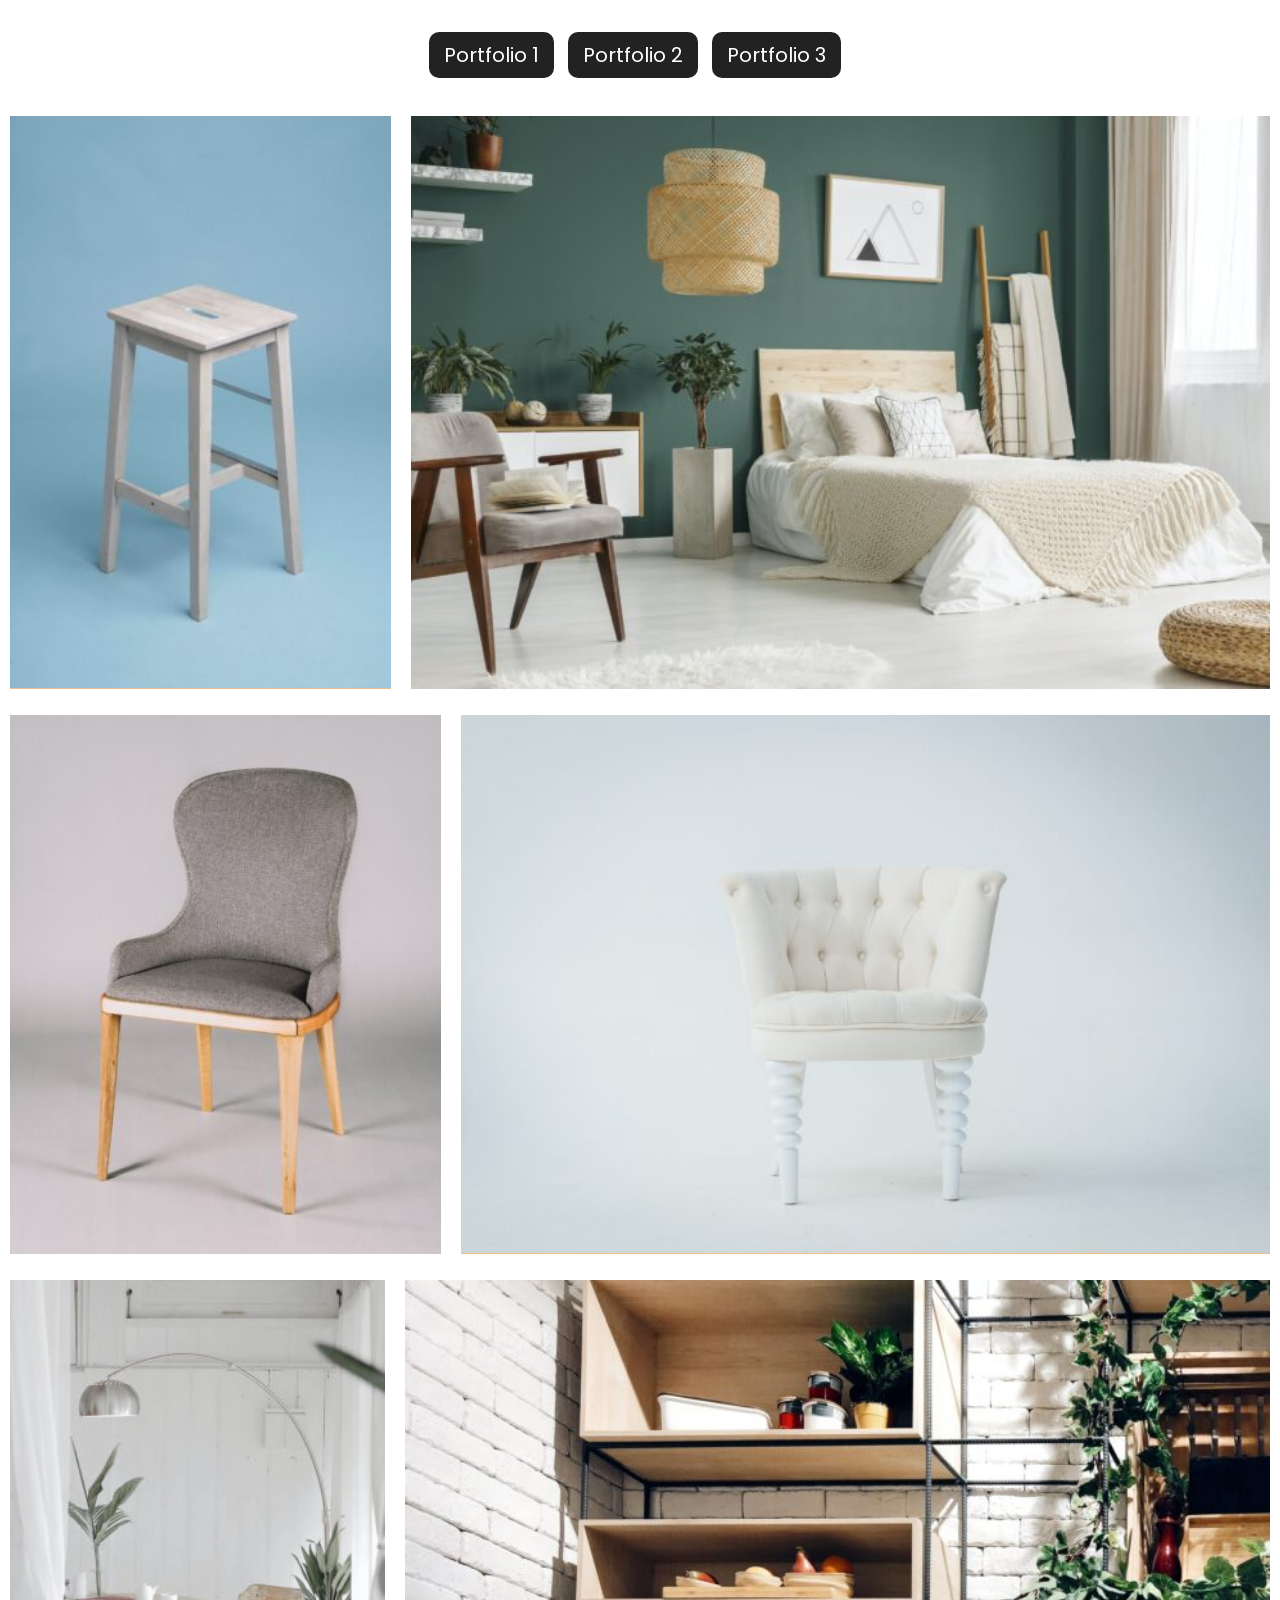
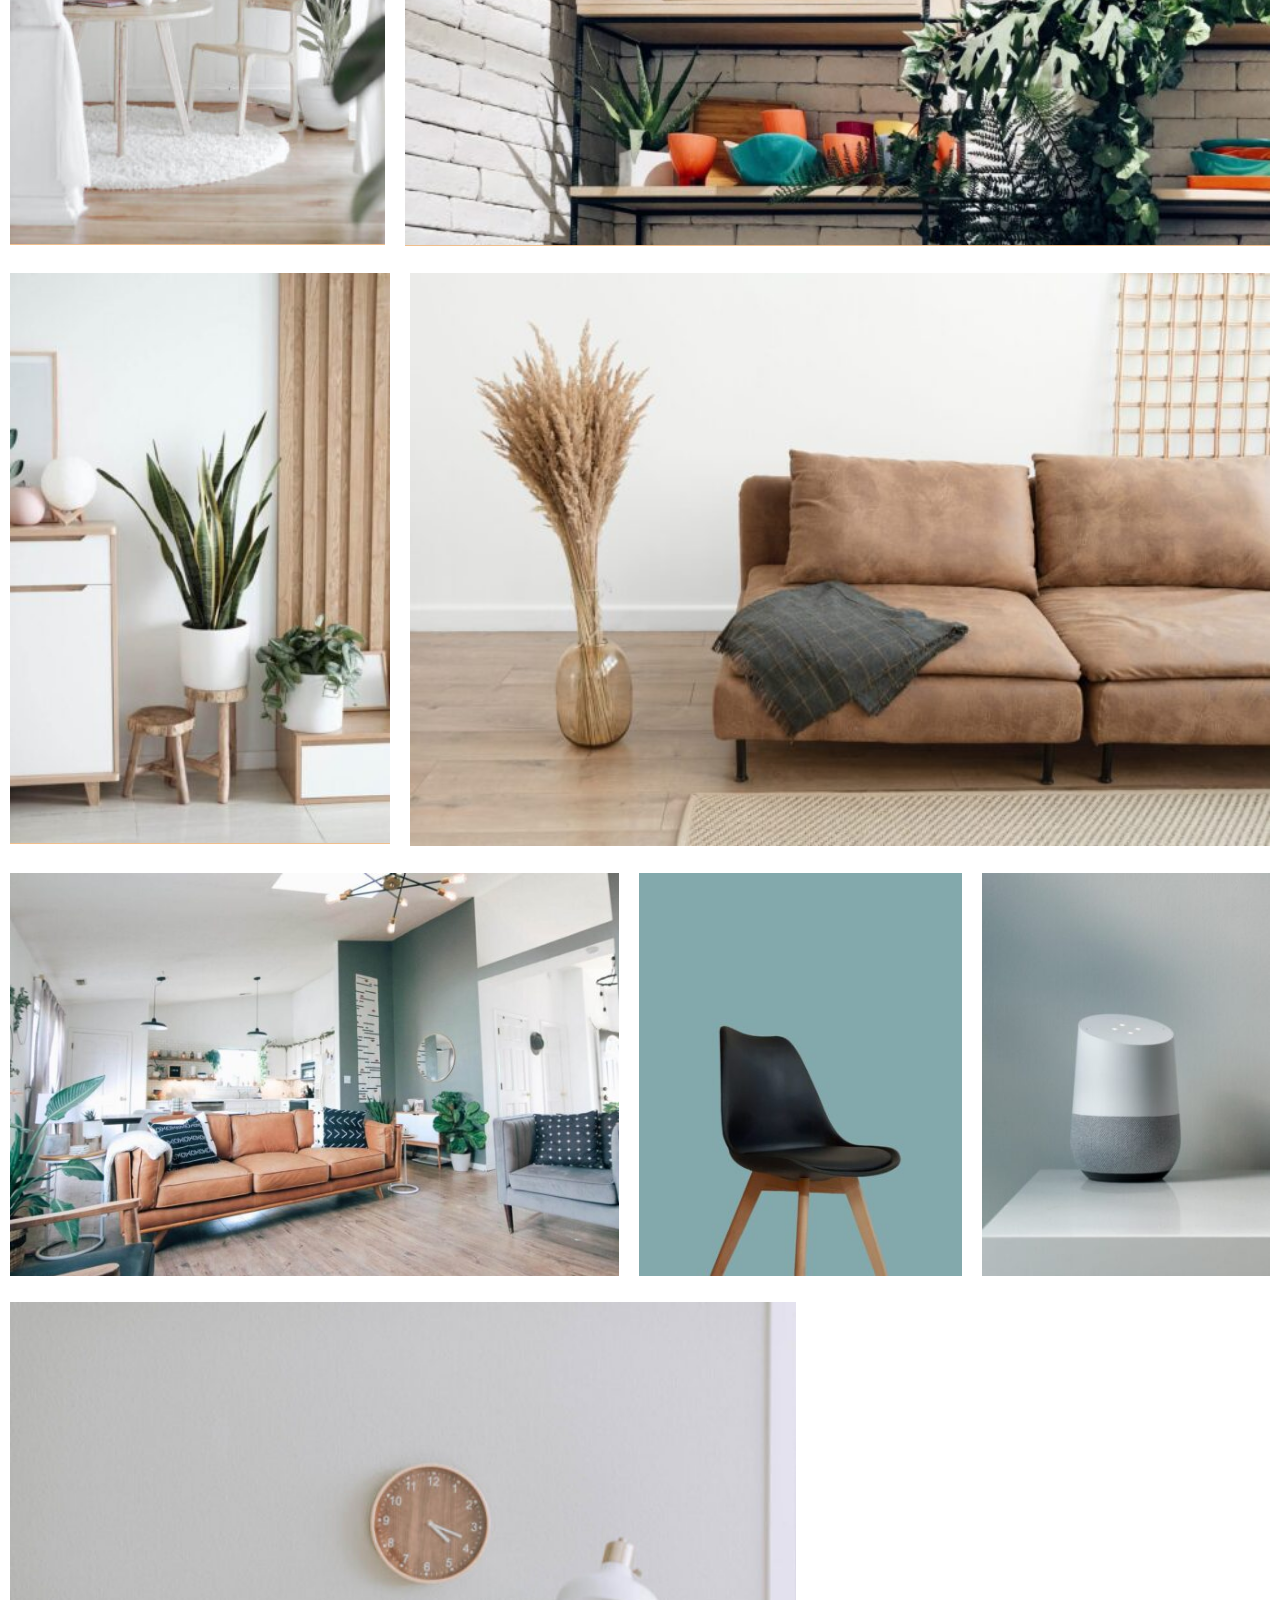
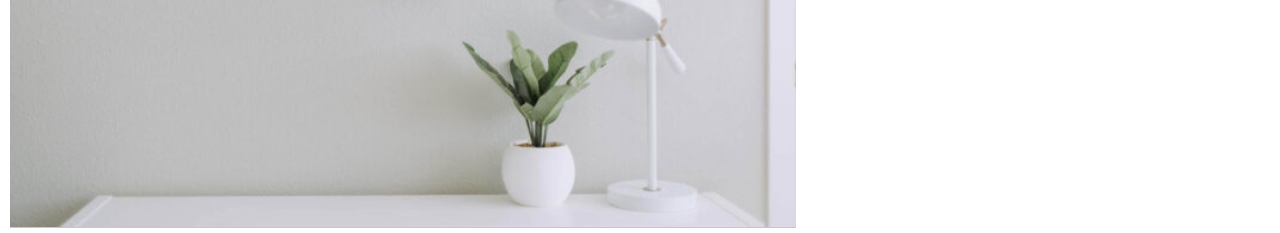
==== commit 712c424b: "check file" ====
--- a/index.html
+++ b/index.html
@@ -3,7 +3,7 @@
 <head>
     <meta charset="UTF-8">
     <meta name="viewport" content="width=device-width, initial-scale=1.0">
-    <title>Portfolio section 1</title>
+    <title>Portfolio 1</title>
     <!-- =========== justified css ========== -->
     <link rel="stylesheet" href="assets/css/justifiedGallery.css">
     <!-- ========== grid css ========== -->
@@ -12,12 +12,14 @@
     <link rel="stylesheet" href="assets/css/style.css">
 </head>
 <body>
-    <!-- ========== portfolio section start ========== -->
+    <!-- ========== header start ========== -->
     <div class="pagination">
         <a href="index.html" class="active">Portfolio 1</a>
         <a href="portfolio2.html">Portfolio 2</a>
         <a href="portfolio3.html">Portfolio 3</a>
     </div>
+    <!-- ========== header ends ========== -->
+    <!-- ========== portfolio1 start ========== -->
     <section class="portfolio1">
             <div id="basicExample" class="row">
                 <div class="col-lg-4">
@@ -202,7 +204,7 @@
                 </div>
             </div>
     </section>
-    <!-- ========== portfolio section end =========== -->
+    <!-- ========== portfolio1 end =========== -->
 
     <!-- Add your site or application content here -->
     <!-- ========== jquery min js ========== -->
--- a/assets/css/style.css
+++ b/assets/css/style.css
@@ -55,7 +55,8 @@
   padding: 0 40px; }
   .portfolio2__item {
     position: relative;
-    overflow: hidden; }
+    overflow: hidden;
+    margin-bottom: 20px; }
     .portfolio2__item img {
       transition: all 0.5s;
       width: 100%; }
@@ -122,6 +123,19 @@
 .portfolio-menu button.active {
   background: #006eff; }
 
+@media only screen and (max-width: 1199px) {
+  .d-flex {
+    display: grid;
+    grid-template-columns: 1fr 1fr 1fr; } }
+
+@media only screen and (max-width: 767px) {
+  .d-flex {
+    grid-template-columns: 1fr 1fr; } }
+
+@media only screen and (max-width: 500px) {
+  .d-flex {
+    grid-template-columns: 1fr; } }
+
 .portfolio3 {
   padding-left: 20px; }
   .portfolio3__item {
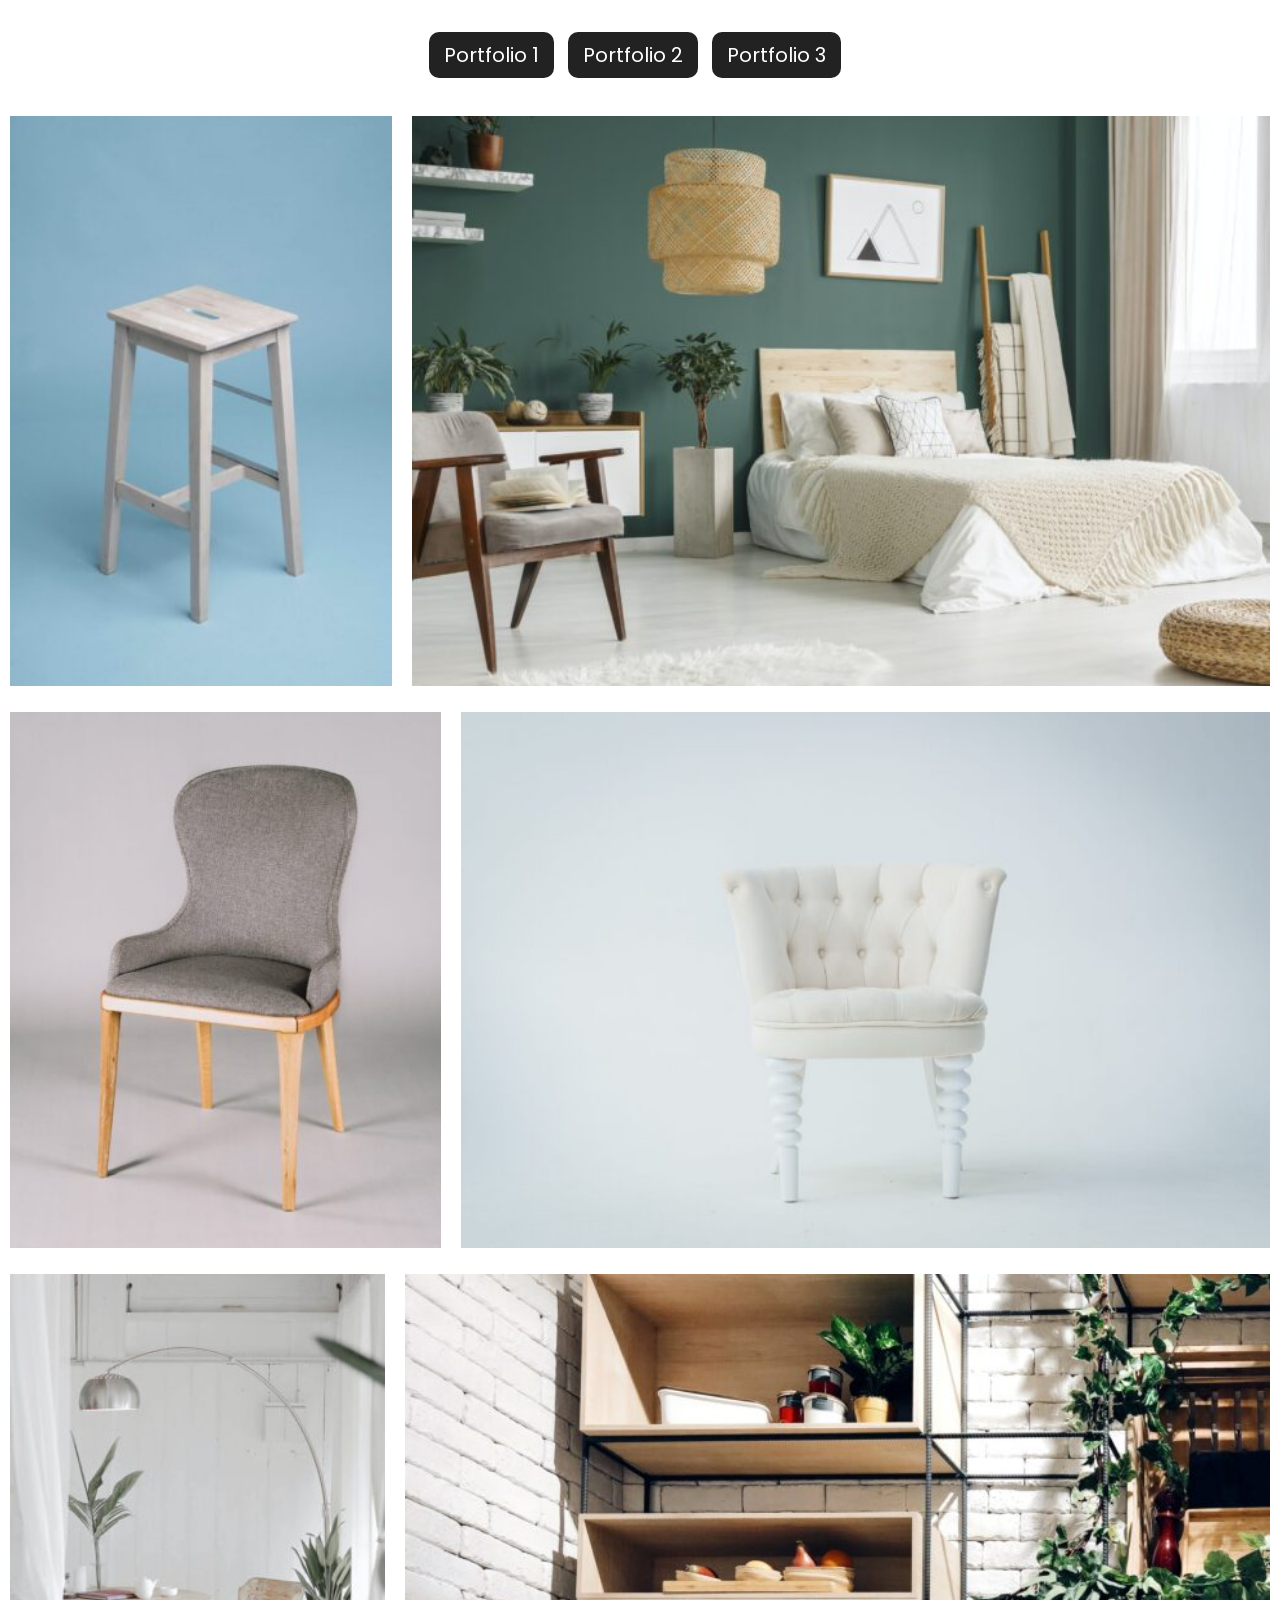
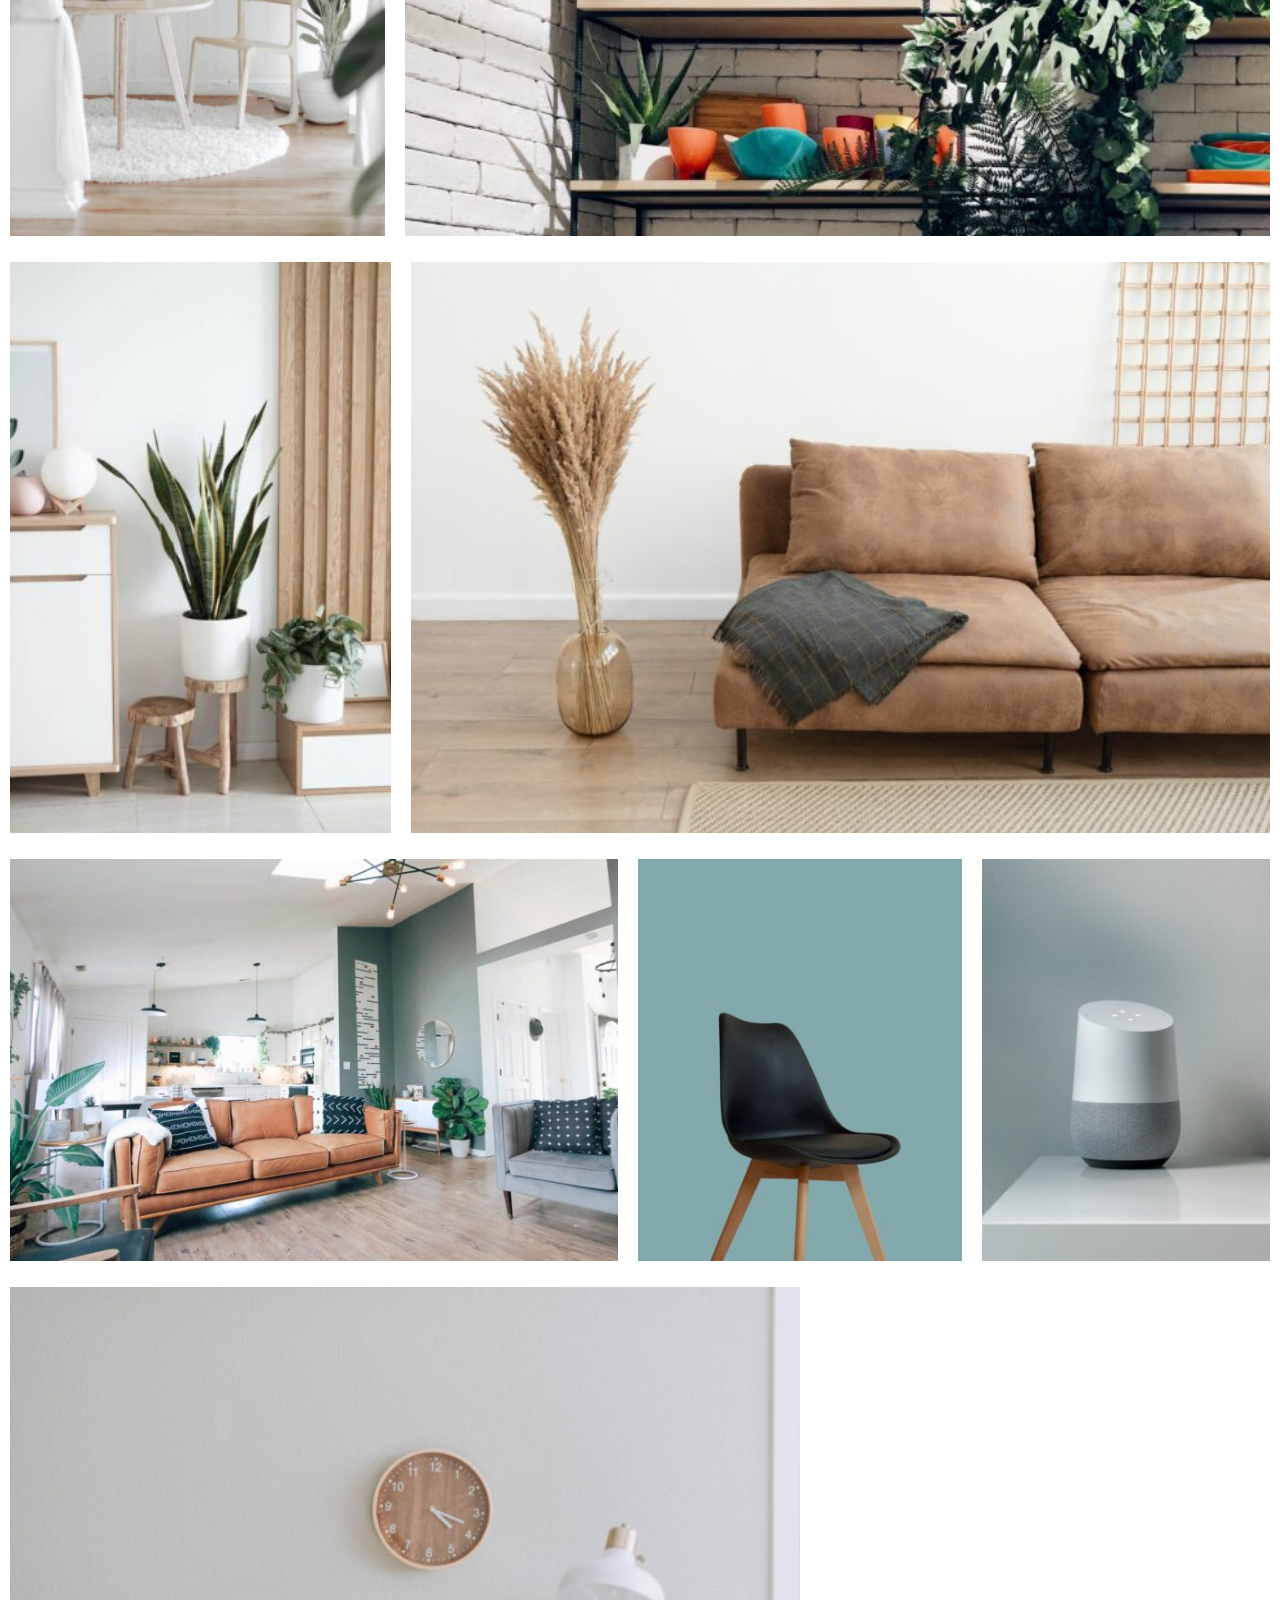
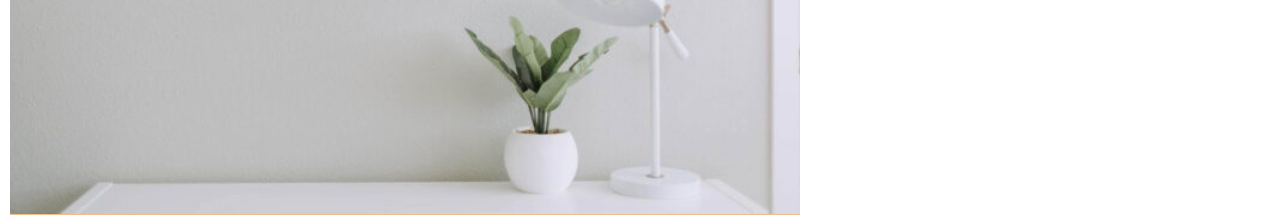
==== commit eb2bc9b7: "fav ico" ====
--- a/index.html
+++ b/index.html
@@ -3,6 +3,7 @@
 <head>
     <meta charset="UTF-8">
     <meta name="viewport" content="width=device-width, initial-scale=1.0">
+    <link rel="apple-touch-icon" href="icon.png" />
     <title>Portfolio 1</title>
     <!-- =========== justified css ========== -->
     <link rel="stylesheet" href="assets/css/justifiedGallery.css">
--- a/assets/css/style.css
+++ b/assets/css/style.css
@@ -130,9 +130,9 @@
 
 @media only screen and (max-width: 767px) {
   .d-flex {
-    grid-template-columns: 1fr 1fr; } }
-
-@media only screen and (max-width: 500px) {
+    grid-template-columns: 1fr 1fr 1fr; } }
+
+@media only screen and (max-width: 556px) {
   .d-flex {
     grid-template-columns: 1fr; } }
 
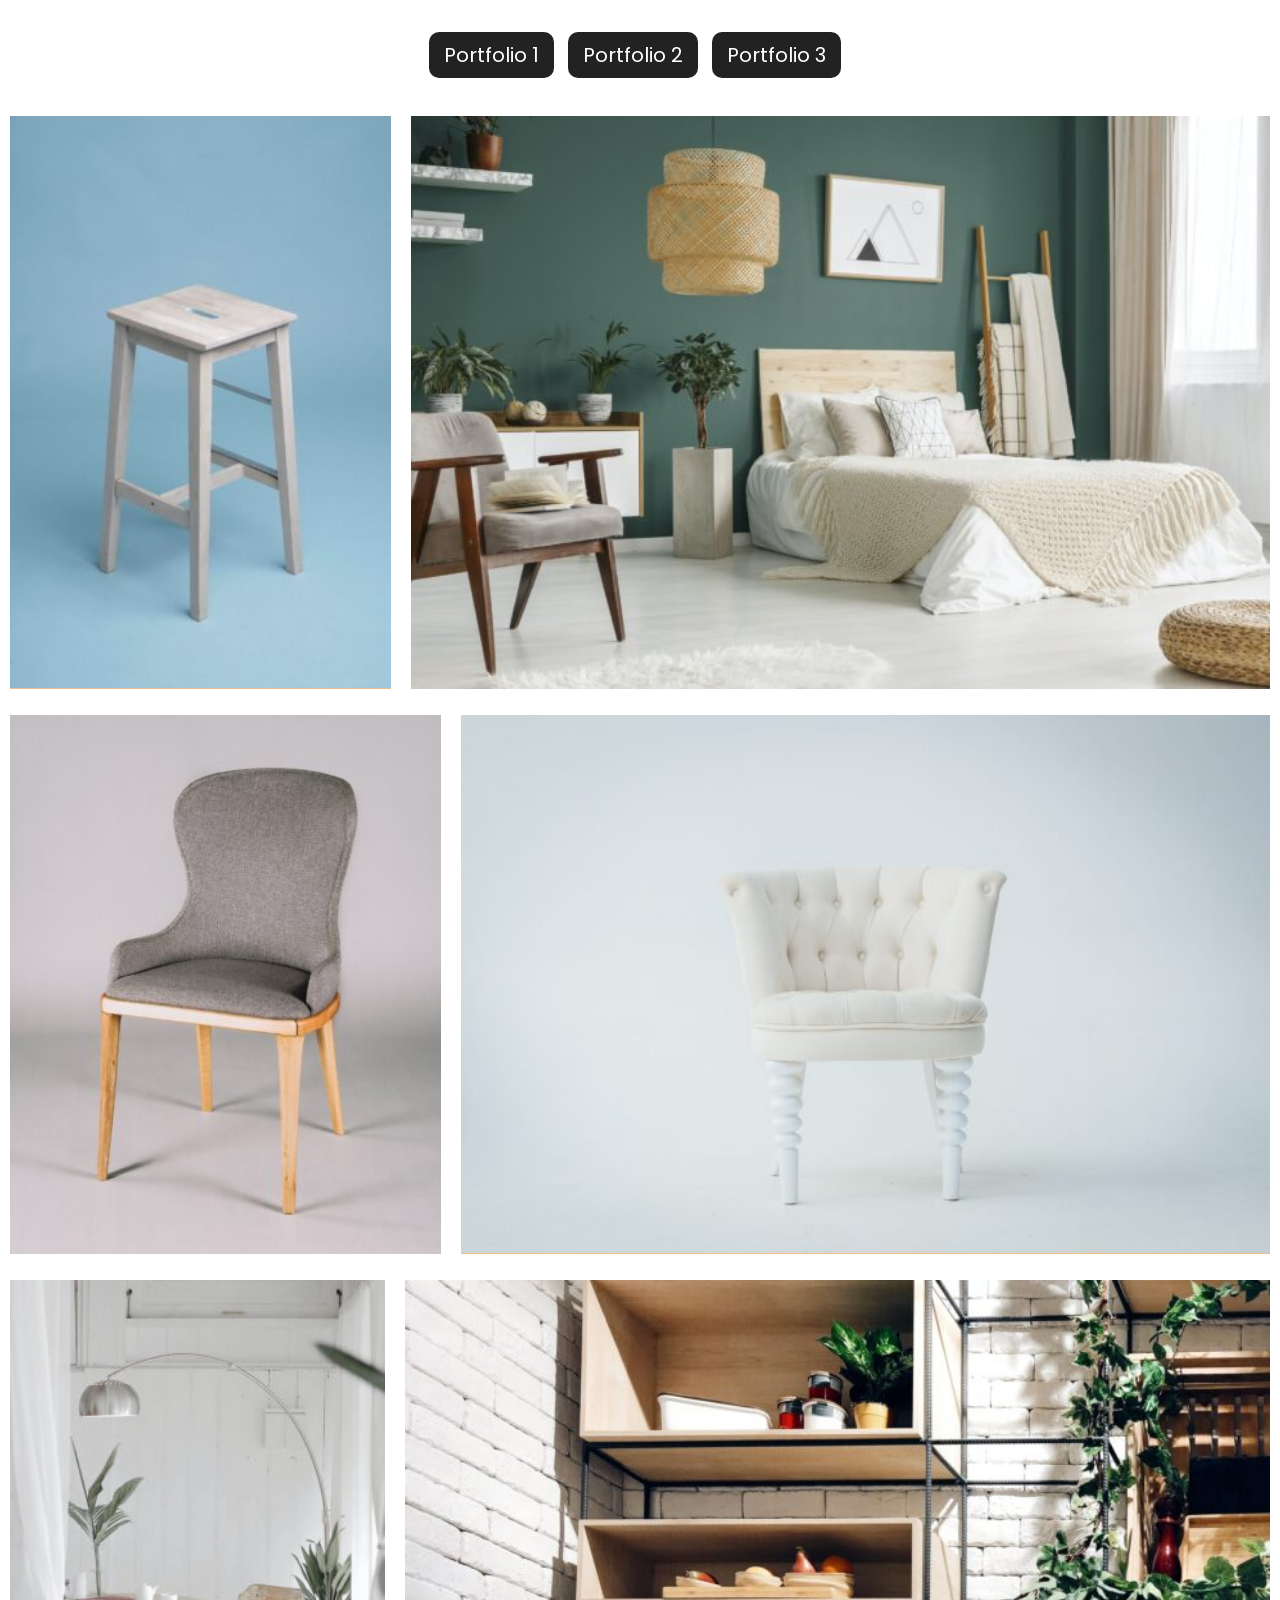
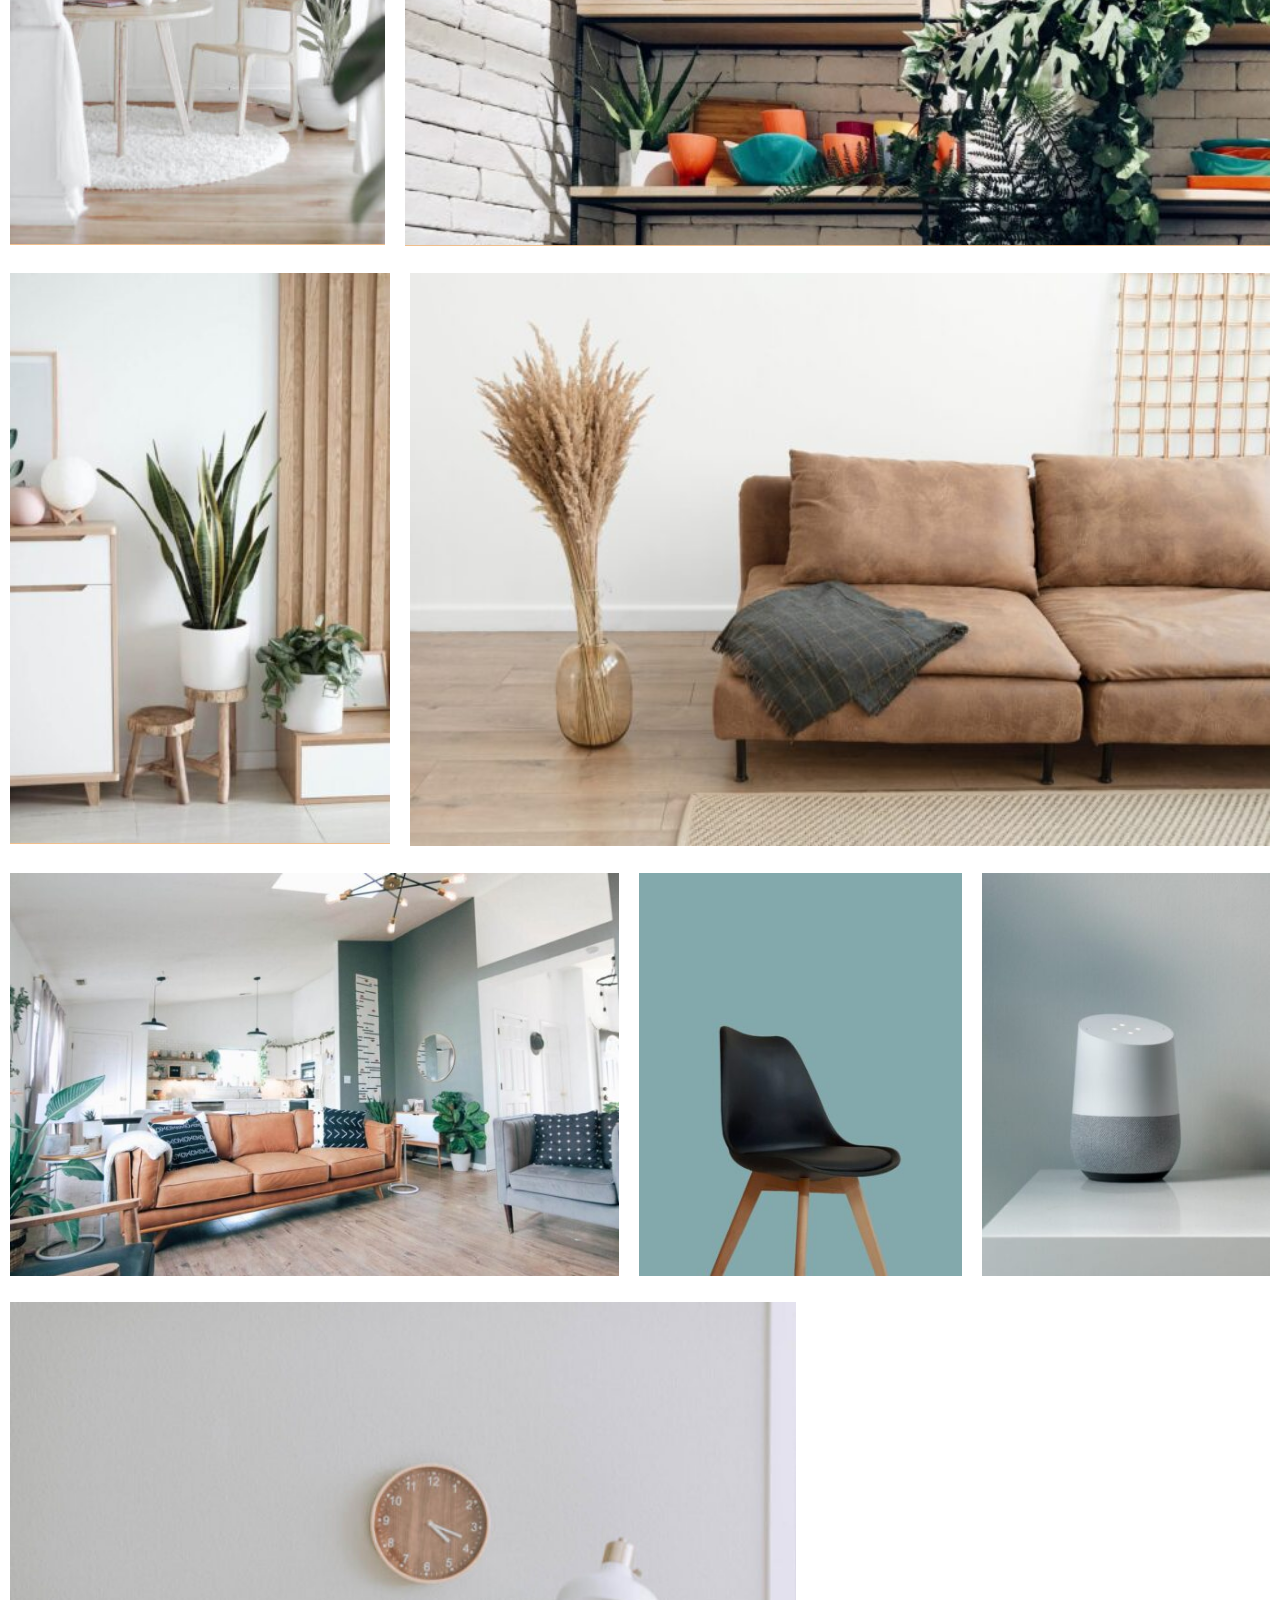
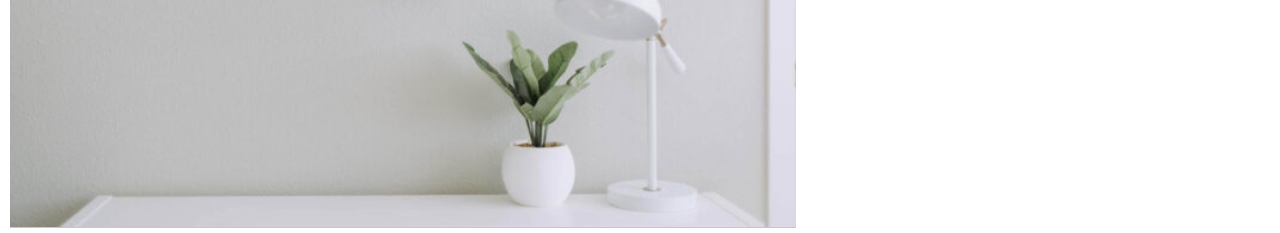
==== commit 8e7870a2: "check file" ====
--- a/index.html
+++ b/index.html
@@ -23,6 +23,7 @@
     <!-- ========== portfolio1 start ========== -->
     <section class="portfolio1">
             <div id="basicExample" class="row">
+                <!-- portfolio item start -->
                 <div class="col-lg-4">
                     <div class="portfolio__item">
                         <img src="assets/img/img1.jpg" alt="portfolio1">
@@ -37,7 +38,9 @@
                         </div>
                     </div>
                 </div>
-
+                <!-- portfolio item ends -->
+
+                <!-- portfolio item start -->
                 <div class="col-lg-8">
                     <div class="portfolio__item">
                         <img src="assets/img/img2.jpg" alt="portfolio1">
@@ -52,7 +55,9 @@
                         </div>
                     </div>
                 </div>
-
+                <!-- portfolio item ends -->
+
+                <!-- portfolio item start -->
                 <div class="col-lg-4">
                     <div class="portfolio__item">
                         <img src="assets/img/img3.jpg" alt="portfolio1">
@@ -68,7 +73,9 @@
                         </div>
                     </div>
                 </div>
-
+                <!-- portfolio item ends -->
+
+                <!-- portfolio item start -->
                 <div class="col-lg-8">
                     <div class="portfolio__item">
                         <img src="assets/img/img4.jpg" alt="portfolio1">
@@ -83,7 +90,9 @@
                         </div>
                     </div>
                 </div>
-
+                <!-- portfolio item ends -->
+
+                <!-- portfolio item start -->
                 <div class="col-lg-3">
                     <div class="portfolio__item">
                         <img src="assets/img/img5.jpg" alt="portfolio1">
@@ -98,7 +107,9 @@
                         </div>
                     </div>
                 </div>
-
+                <!-- portfolio item ends -->
+
+                <!-- portfolio item start -->
                 <div class="col-lg-9">
                     <div class="portfolio__item">
                         <img src="assets/img/img6.jpg" alt="portfolio1">
@@ -113,7 +124,9 @@
                         </div>
                     </div>
                 </div>
-
+                <!-- portfolio item ends -->
+
+                <!-- portfolio item start -->
                 <div class="col-lg-3">
                     <div class="portfolio__item">
                         <img src="assets/img/img7.jpg" alt="portfolio1">
@@ -128,7 +141,9 @@
                         </div>
                     </div>
                 </div>
-
+                <!-- portfolio item ends -->
+
+                <!-- portfolio item start -->
                 <div class="col-lg-9">
                     <div class="portfolio__item">
                         <img src="assets/img/img8.jpg" alt="portfolio1">
@@ -143,7 +158,9 @@
                         </div>
                     </div>
                 </div>
-
+                <!-- portfolio item ends -->
+
+                <!-- portfolio item start -->
                 <div class="col-lg-12">
                     <div class="portfolio__item">
                         <img src="assets/img/img9.jpg" alt="portfolio1">
@@ -158,7 +175,9 @@
                         </div>
                     </div>
                 </div>
-
+                <!-- portfolio item ends -->
+
+                <!-- portfolio item start -->
                 <div class="col-lg-4">
                     <div class="portfolio__item">
                         <img src="assets/img/img10.jpg" alt="portfolio1">
@@ -173,7 +192,9 @@
                         </div>
                     </div>
                 </div>
-
+                <!-- portfolio item ends -->
+
+                <!-- portfolio item start -->
                 <div class="col-lg-3">
                     <div class="portfolio__item">
                         <img src="assets/img/img11.jpg" alt="portfolio1">
@@ -188,7 +209,9 @@
                         </div>
                     </div>
                 </div>
-
+                <!-- portfolio item ends -->
+
+                <!-- portfolio item start -->
                 <div class="col-lg-5">
                     <div class="portfolio__item">
                         <img src="assets/img/img12.jpg" alt="portfolio1">
@@ -203,6 +226,7 @@
                         </div>
                     </div>
                 </div>
+                <!-- portfolio item ends -->
             </div>
     </section>
     <!-- ========== portfolio1 end =========== -->
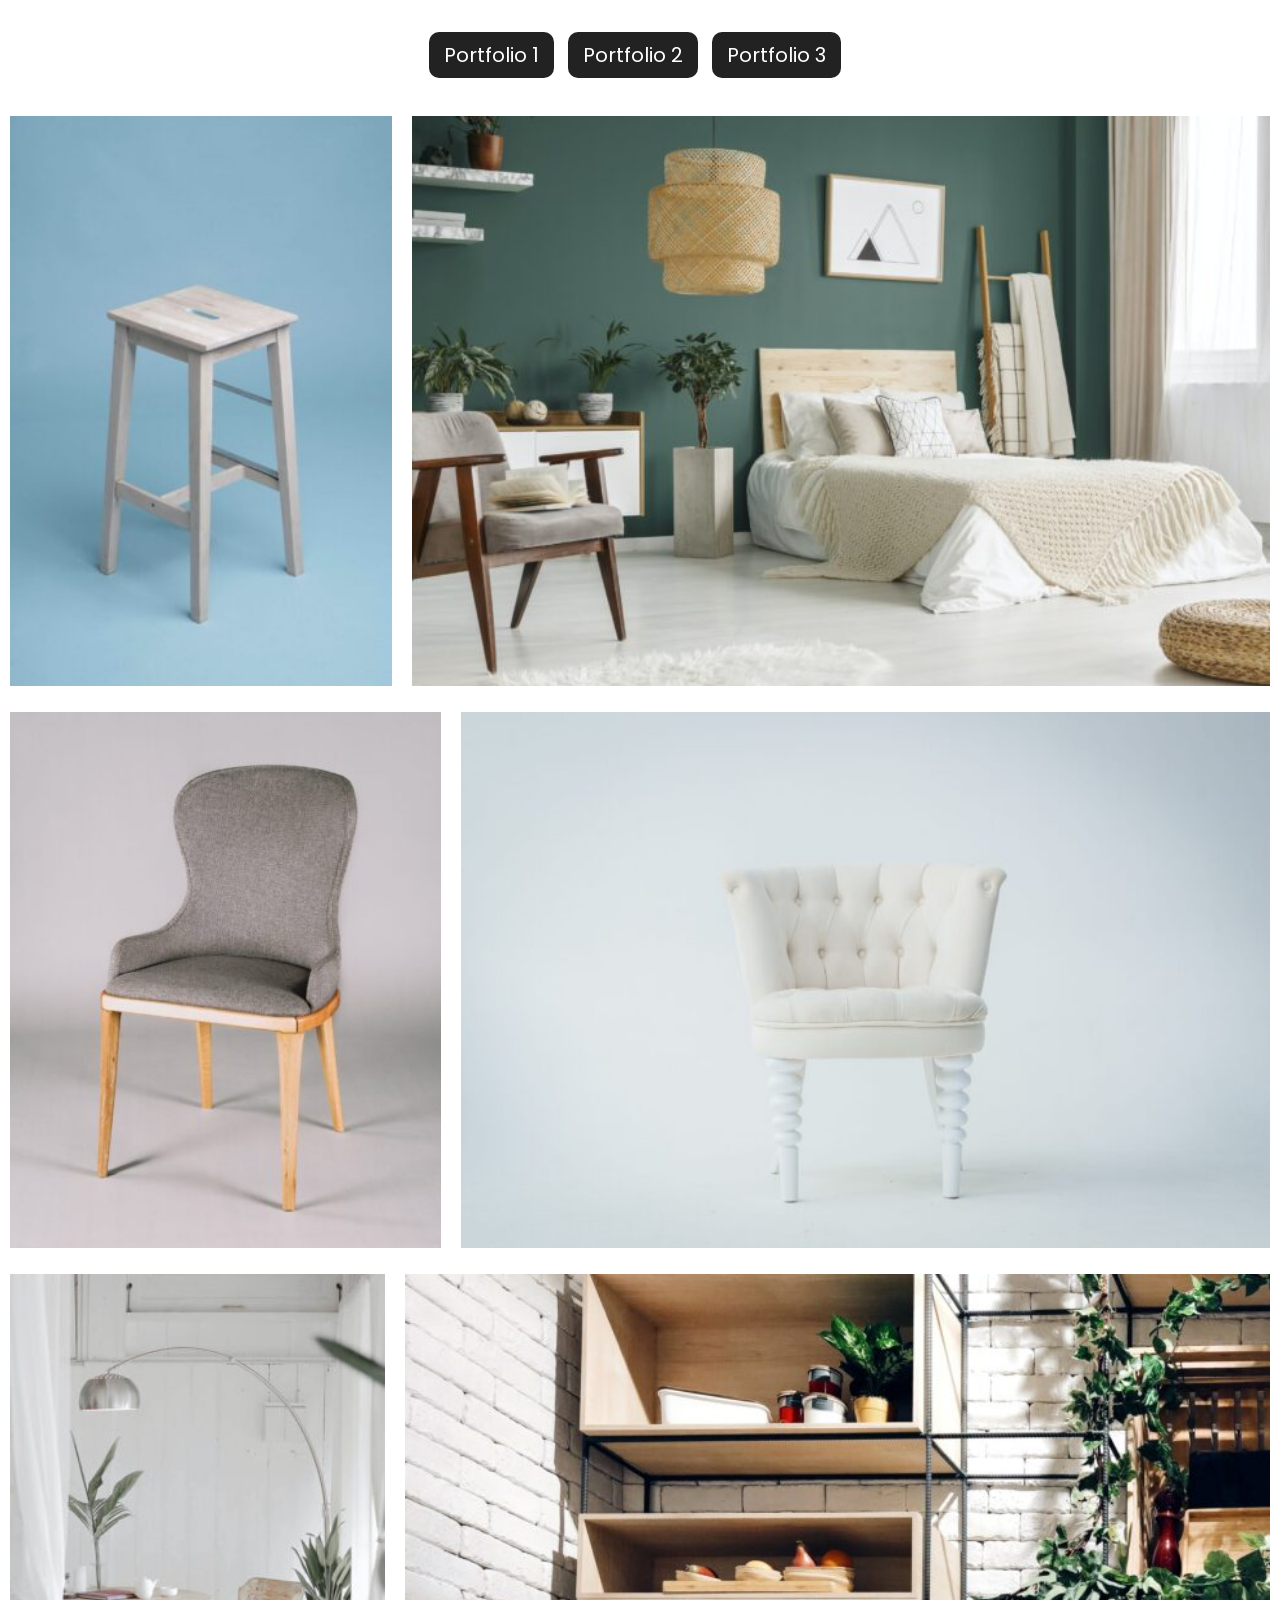
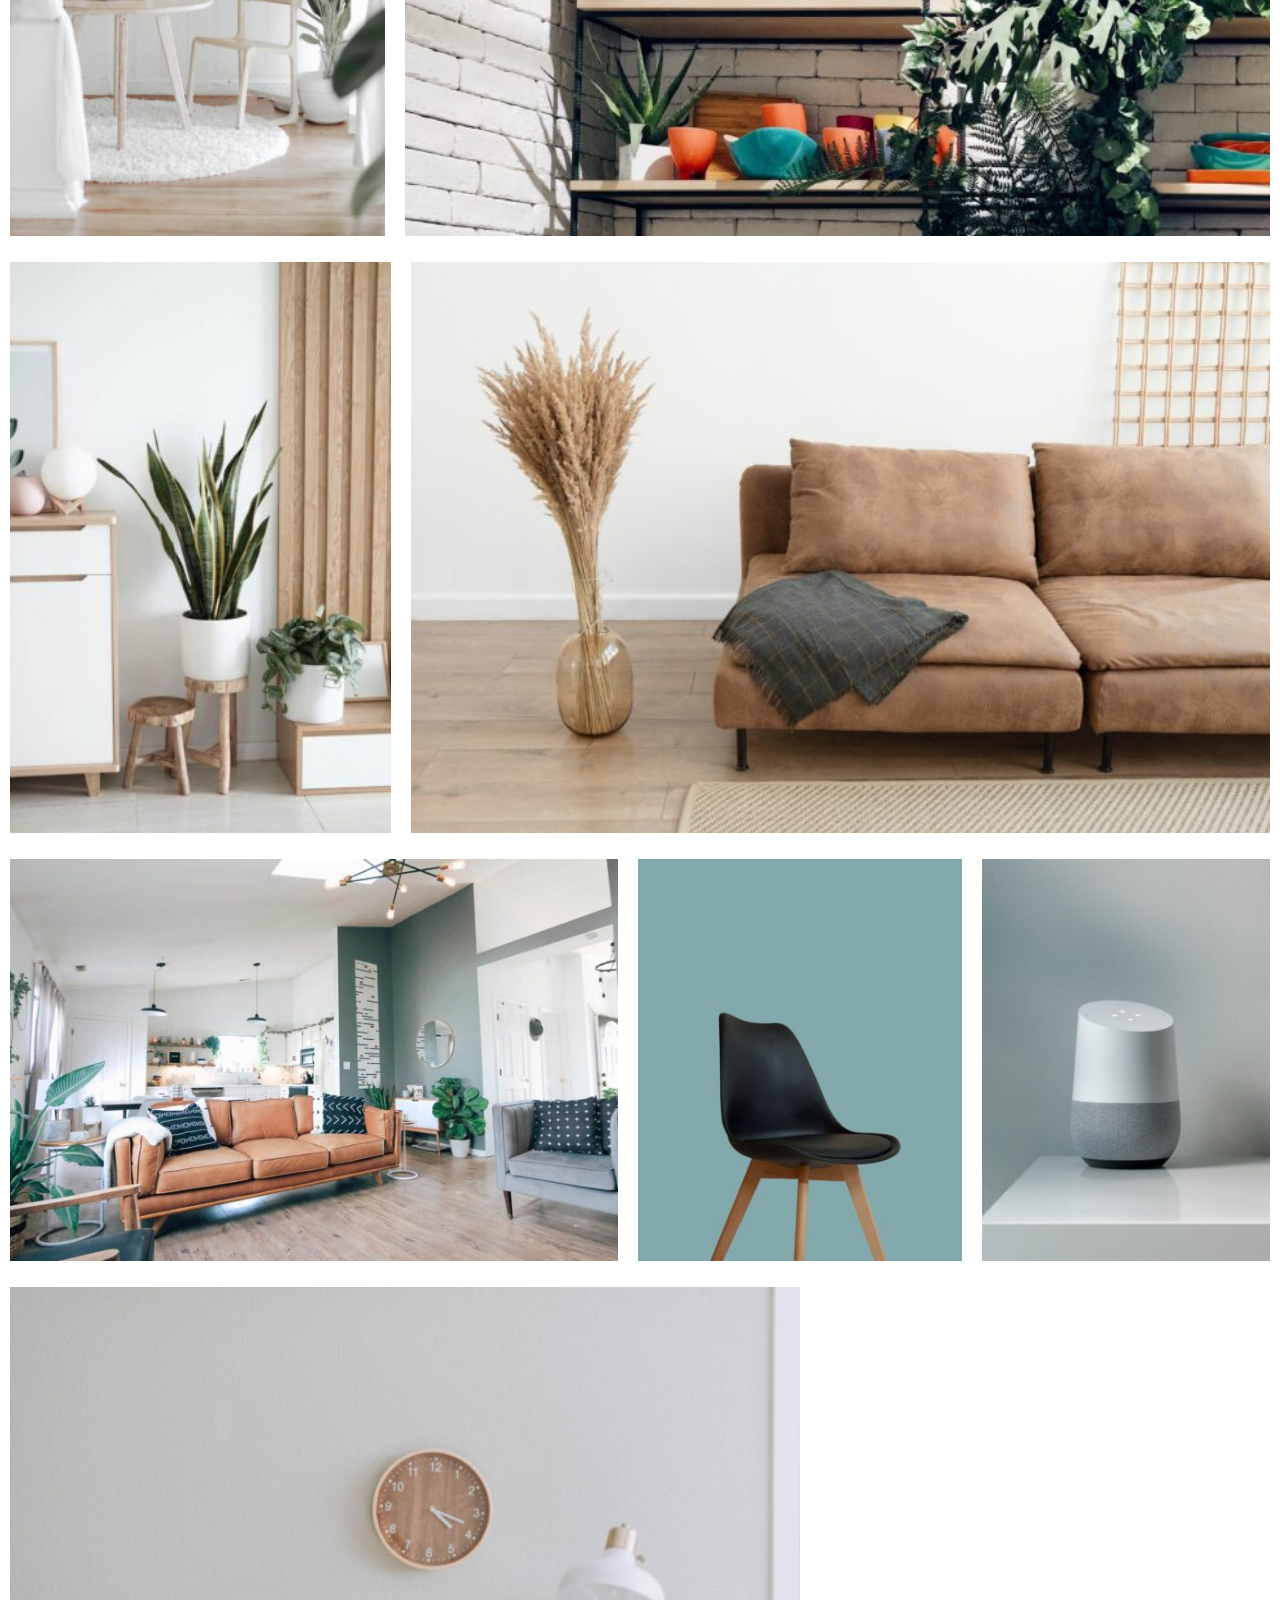
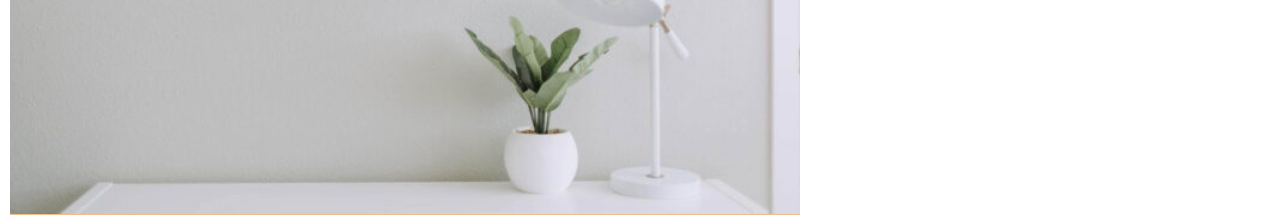
==== commit 7a3da26c: "check file" ====
--- a/index.html
+++ b/index.html
@@ -1,233 +1,232 @@
 <!DOCTYPE html>
 <html lang="en">
-<head>
-    <meta charset="UTF-8">
-    <meta name="viewport" content="width=device-width, initial-scale=1.0">
+  <head>
+    <meta charset="UTF-8" />
+    <meta name="viewport" content="width=device-width, initial-scale=1.0" />
     <link rel="apple-touch-icon" href="icon.png" />
     <title>Portfolio 1</title>
     <!-- =========== justified css ========== -->
-    <link rel="stylesheet" href="assets/css/justifiedGallery.css">
+    <link rel="stylesheet" href="assets/css/justifiedGallery.css" />
     <!-- ========== grid css ========== -->
-    <link rel="stylesheet" href="assets/css/grid.css">
+    <link rel="stylesheet" href="assets/css/grid.css" />
     <!-- ========== style css ========== -->
-    <link rel="stylesheet" href="assets/css/style.css">
-</head>
-<body>
+    <link rel="stylesheet" href="assets/css/style.css" />
+  </head>
+  <body>
     <!-- ========== header start ========== -->
     <div class="pagination">
-        <a href="index.html" class="active">Portfolio 1</a>
-        <a href="portfolio2.html">Portfolio 2</a>
-        <a href="portfolio3.html">Portfolio 3</a>
+      <a href="index.html" class="active">Portfolio 1</a>
+      <a href="portfolio2.html">Portfolio 2</a>
+      <a href="portfolio3.html">Portfolio 3</a>
     </div>
     <!-- ========== header ends ========== -->
     <!-- ========== portfolio1 start ========== -->
     <section class="portfolio1">
-            <div id="basicExample" class="row">
-                <!-- portfolio item start -->
-                <div class="col-lg-4">
-                    <div class="portfolio__item">
-                        <img src="assets/img/img1.jpg" alt="portfolio1">
-                        <div class="portfolio__item__content">
-                            <div class="portfolio__item__main">
-                                <div class="portfolio__item__title">
-                                    <h3>Bibendum Tristique</h3>
-                                    <span>Funiture</span>
-                                </div>
-                                <a href="#">view</a>
-                            </div>
-                        </div>
-                    </div>
-                </div>
-                <!-- portfolio item ends -->
-
-                <!-- portfolio item start -->
-                <div class="col-lg-8">
-                    <div class="portfolio__item">
-                        <img src="assets/img/img2.jpg" alt="portfolio1">
-                        <div class="portfolio__item__content">
-                            <div class="portfolio__item__main">
-                                <div class="portfolio__item__title">
-                                    <h3>Bibendum Tristique</h3>
-                                    <span>Funiture</span>
-                                </div>
-                                <a href="#">view</a>
-                            </div>
-                        </div>
-                    </div>
-                </div>
-                <!-- portfolio item ends -->
-
-                <!-- portfolio item start -->
-                <div class="col-lg-4">
-                    <div class="portfolio__item">
-                        <img src="assets/img/img3.jpg" alt="portfolio1">
-                        <div class="portfolio__item__content">
-                            <div class="portfolio__item__main">
-                                <div class="portfolio__item__title">
-                                    <h3>Bibendum Tristique</h3>
-                                    <span>Funiture</span>
-                                </div>
-                                <a href="#">view</a>
-                            </div>
-
-                        </div>
-                    </div>
-                </div>
-                <!-- portfolio item ends -->
-
-                <!-- portfolio item start -->
-                <div class="col-lg-8">
-                    <div class="portfolio__item">
-                        <img src="assets/img/img4.jpg" alt="portfolio1">
-                        <div class="portfolio__item__content">
-                            <div class="portfolio__item__main">
-                                <div class="portfolio__item__title">
-                                    <h3>Bibendum Tristique</h3>
-                                    <span>Funiture</span>
-                                </div>
-                                <a href="#">view</a>
-                            </div>
-                        </div>
-                    </div>
-                </div>
-                <!-- portfolio item ends -->
-
-                <!-- portfolio item start -->
-                <div class="col-lg-3">
-                    <div class="portfolio__item">
-                        <img src="assets/img/img5.jpg" alt="portfolio1">
-                        <div class="portfolio__item__content">
-                            <div class="portfolio__item__main">
-                                <div class="portfolio__item__title">
-                                    <h3>Bibendum Tristique</h3>
-                                    <span>Funiture</span>
-                                </div>
-                                <a href="#">view</a>
-                            </div>
-                        </div>
-                    </div>
-                </div>
-                <!-- portfolio item ends -->
-
-                <!-- portfolio item start -->
-                <div class="col-lg-9">
-                    <div class="portfolio__item">
-                        <img src="assets/img/img6.jpg" alt="portfolio1">
-                        <div class="portfolio__item__content">
-                            <div class="portfolio__item__main">
-                                <div class="portfolio__item__title">
-                                    <h3>Bibendum Tristique</h3>
-                                    <span>Funiture</span>
-                                </div>
-                                <a href="#">view</a>
-                            </div>
-                        </div>
-                    </div>
-                </div>
-                <!-- portfolio item ends -->
-
-                <!-- portfolio item start -->
-                <div class="col-lg-3">
-                    <div class="portfolio__item">
-                        <img src="assets/img/img7.jpg" alt="portfolio1">
-                        <div class="portfolio__item__content">
-                            <div class="portfolio__item__main">
-                                <div class="portfolio__item__title">
-                                    <h3>Bibendum Tristique</h3>
-                                    <span>Funiture</span>
-                                </div>
-                                <a href="#">view</a>
-                            </div>
-                        </div>
-                    </div>
-                </div>
-                <!-- portfolio item ends -->
-
-                <!-- portfolio item start -->
-                <div class="col-lg-9">
-                    <div class="portfolio__item">
-                        <img src="assets/img/img8.jpg" alt="portfolio1">
-                        <div class="portfolio__item__content">
-                            <div class="portfolio__item__main">
-                                <div class="portfolio__item__title">
-                                    <h3>Bibendum Tristique</h3>
-                                    <span>Funiture</span>
-                                </div>
-                                <a href="#">view</a>
-                            </div>
-                        </div>
-                    </div>
-                </div>
-                <!-- portfolio item ends -->
-
-                <!-- portfolio item start -->
-                <div class="col-lg-12">
-                    <div class="portfolio__item">
-                        <img src="assets/img/img9.jpg" alt="portfolio1">
-                        <div class="portfolio__item__content">
-                            <div class="portfolio__item__main">
-                                <div class="portfolio__item__title">
-                                    <h3>Bibendum Tristique</h3>
-                                    <span>Funiture</span>
-                                </div>
-                                <a href="#">view</a>
-                            </div>
-                        </div>
-                    </div>
-                </div>
-                <!-- portfolio item ends -->
-
-                <!-- portfolio item start -->
-                <div class="col-lg-4">
-                    <div class="portfolio__item">
-                        <img src="assets/img/img10.jpg" alt="portfolio1">
-                        <div class="portfolio__item__content">
-                            <div class="portfolio__item__main">
-                                <div class="portfolio__item__title">
-                                    <h3>Bibendum Tristique</h3>
-                                    <span>Funiture</span>
-                                </div>
-                                <a href="#">view</a>
-                            </div>
-                        </div>
-                    </div>
-                </div>
-                <!-- portfolio item ends -->
-
-                <!-- portfolio item start -->
-                <div class="col-lg-3">
-                    <div class="portfolio__item">
-                        <img src="assets/img/img11.jpg" alt="portfolio1">
-                        <div class="portfolio__item__content">
-                            <div class="portfolio__item__main">
-                                <div class="portfolio__item__title">
-                                    <h3>Bibendum Tristique</h3>
-                                    <span>Funiture</span>
-                                </div>
-                                <a href="#">view</a>
-                            </div>
-                        </div>
-                    </div>
-                </div>
-                <!-- portfolio item ends -->
-
-                <!-- portfolio item start -->
-                <div class="col-lg-5">
-                    <div class="portfolio__item">
-                        <img src="assets/img/img12.jpg" alt="portfolio1">
-                        <div class="portfolio__item__content">
-                            <div class="portfolio__item__main">
-                                <div class="portfolio__item__title">
-                                    <h3>Bibendum Tristique</h3>
-                                    <span>Funiture</span>
-                                </div>
-                                <a href="#">view</a>
-                            </div>
-                        </div>
-                    </div>
-                </div>
-                <!-- portfolio item ends -->
-            </div>
+      <div id="basicExample" class="row">
+        <!-- portfolio item start -->
+        <div class="col-lg-4">
+          <div class="portfolio__item">
+            <img src="assets/img/img1.jpg" alt="portfolio1" />
+            <div class="portfolio__item__content">
+              <div class="portfolio__item__main">
+                <div class="portfolio__item__title">
+                  <h3>Bibendum Tristique</h3>
+                  <span>Funiture</span>
+                </div>
+                <a href="#">view</a>
+              </div>
+            </div>
+          </div>
+        </div>
+        <!-- portfolio item ends -->
+
+        <!-- portfolio item start -->
+        <div class="col-lg-8">
+          <div class="portfolio__item">
+            <img src="assets/img/img2.jpg" alt="portfolio1" />
+            <div class="portfolio__item__content">
+              <div class="portfolio__item__main">
+                <div class="portfolio__item__title">
+                  <h3>Bibendum Tristique</h3>
+                  <span>Funiture</span>
+                </div>
+                <a href="#">view</a>
+              </div>
+            </div>
+          </div>
+        </div>
+        <!-- portfolio item ends -->
+
+        <!-- portfolio item start -->
+        <div class="col-lg-4">
+          <div class="portfolio__item">
+            <img src="assets/img/img3.jpg" alt="portfolio1" />
+            <div class="portfolio__item__content">
+              <div class="portfolio__item__main">
+                <div class="portfolio__item__title">
+                  <h3>Bibendum Tristique</h3>
+                  <span>Funiture</span>
+                </div>
+                <a href="#">view</a>
+              </div>
+            </div>
+          </div>
+        </div>
+        <!-- portfolio item ends -->
+
+        <!-- portfolio item start -->
+        <div class="col-lg-8">
+          <div class="portfolio__item">
+            <img src="assets/img/img4.jpg" alt="portfolio1" />
+            <div class="portfolio__item__content">
+              <div class="portfolio__item__main">
+                <div class="portfolio__item__title">
+                  <h3>Bibendum Tristique</h3>
+                  <span>Funiture</span>
+                </div>
+                <a href="#">view</a>
+              </div>
+            </div>
+          </div>
+        </div>
+        <!-- portfolio item ends -->
+
+        <!-- portfolio item start -->
+        <div class="col-lg-3">
+          <div class="portfolio__item">
+            <img src="assets/img/img5.jpg" alt="portfolio1" />
+            <div class="portfolio__item__content">
+              <div class="portfolio__item__main">
+                <div class="portfolio__item__title">
+                  <h3>Bibendum Tristique</h3>
+                  <span>Funiture</span>
+                </div>
+                <a href="#">view</a>
+              </div>
+            </div>
+          </div>
+        </div>
+        <!-- portfolio item ends -->
+
+        <!-- portfolio item start -->
+        <div class="col-lg-9">
+          <div class="portfolio__item">
+            <img src="assets/img/img6.jpg" alt="portfolio1" />
+            <div class="portfolio__item__content">
+              <div class="portfolio__item__main">
+                <div class="portfolio__item__title">
+                  <h3>Bibendum Tristique</h3>
+                  <span>Funiture</span>
+                </div>
+                <a href="#">view</a>
+              </div>
+            </div>
+          </div>
+        </div>
+        <!-- portfolio item ends -->
+
+        <!-- portfolio item start -->
+        <div class="col-lg-3">
+          <div class="portfolio__item">
+            <img src="assets/img/img7.jpg" alt="portfolio1" />
+            <div class="portfolio__item__content">
+              <div class="portfolio__item__main">
+                <div class="portfolio__item__title">
+                  <h3>Bibendum Tristique</h3>
+                  <span>Funiture</span>
+                </div>
+                <a href="#">view</a>
+              </div>
+            </div>
+          </div>
+        </div>
+        <!-- portfolio item ends -->
+
+        <!-- portfolio item start -->
+        <div class="col-lg-9">
+          <div class="portfolio__item">
+            <img src="assets/img/img8.jpg" alt="portfolio1" />
+            <div class="portfolio__item__content">
+              <div class="portfolio__item__main">
+                <div class="portfolio__item__title">
+                  <h3>Bibendum Tristique</h3>
+                  <span>Funiture</span>
+                </div>
+                <a href="#">view</a>
+              </div>
+            </div>
+          </div>
+        </div>
+        <!-- portfolio item ends -->
+
+        <!-- portfolio item start -->
+        <div class="col-lg-12">
+          <div class="portfolio__item">
+            <img src="assets/img/img9.jpg" alt="portfolio1" />
+            <div class="portfolio__item__content">
+              <div class="portfolio__item__main">
+                <div class="portfolio__item__title">
+                  <h3>Bibendum Tristique</h3>
+                  <span>Funiture</span>
+                </div>
+                <a href="#">view</a>
+              </div>
+            </div>
+          </div>
+        </div>
+        <!-- portfolio item ends -->
+
+        <!-- portfolio item start -->
+        <div class="col-lg-4">
+          <div class="portfolio__item">
+            <img src="assets/img/img10.jpg" alt="portfolio1" />
+            <div class="portfolio__item__content">
+              <div class="portfolio__item__main">
+                <div class="portfolio__item__title">
+                  <h3>Bibendum Tristique</h3>
+                  <span>Funiture</span>
+                </div>
+                <a href="#">view</a>
+              </div>
+            </div>
+          </div>
+        </div>
+        <!-- portfolio item ends -->
+
+        <!-- portfolio item start -->
+        <div class="col-lg-3">
+          <div class="portfolio__item">
+            <img src="assets/img/img11.jpg" alt="portfolio1" />
+            <div class="portfolio__item__content">
+              <div class="portfolio__item__main">
+                <div class="portfolio__item__title">
+                  <h3>Bibendum Tristique</h3>
+                  <span>Funiture</span>
+                </div>
+                <a href="#">view</a>
+              </div>
+            </div>
+          </div>
+        </div>
+        <!-- portfolio item ends -->
+
+        <!-- portfolio item start -->
+        <div class="col-lg-5">
+          <div class="portfolio__item">
+            <img src="assets/img/img12.jpg" alt="portfolio1" />
+            <div class="portfolio__item__content">
+              <div class="portfolio__item__main">
+                <div class="portfolio__item__title">
+                  <h3>Bibendum Tristique</h3>
+                  <span>Funiture</span>
+                </div>
+                <a href="#">view</a>
+              </div>
+            </div>
+          </div>
+        </div>
+        <!-- portfolio item ends -->
+      </div>
     </section>
     <!-- ========== portfolio1 end =========== -->
 
@@ -242,5 +241,5 @@
     <script src="assets/js/plugins.js"></script>
     <!-- ========== main js =========== -->
     <script src="assets/js/main.js"></script>
-</body>
-</html>+  </body>
+</html>
